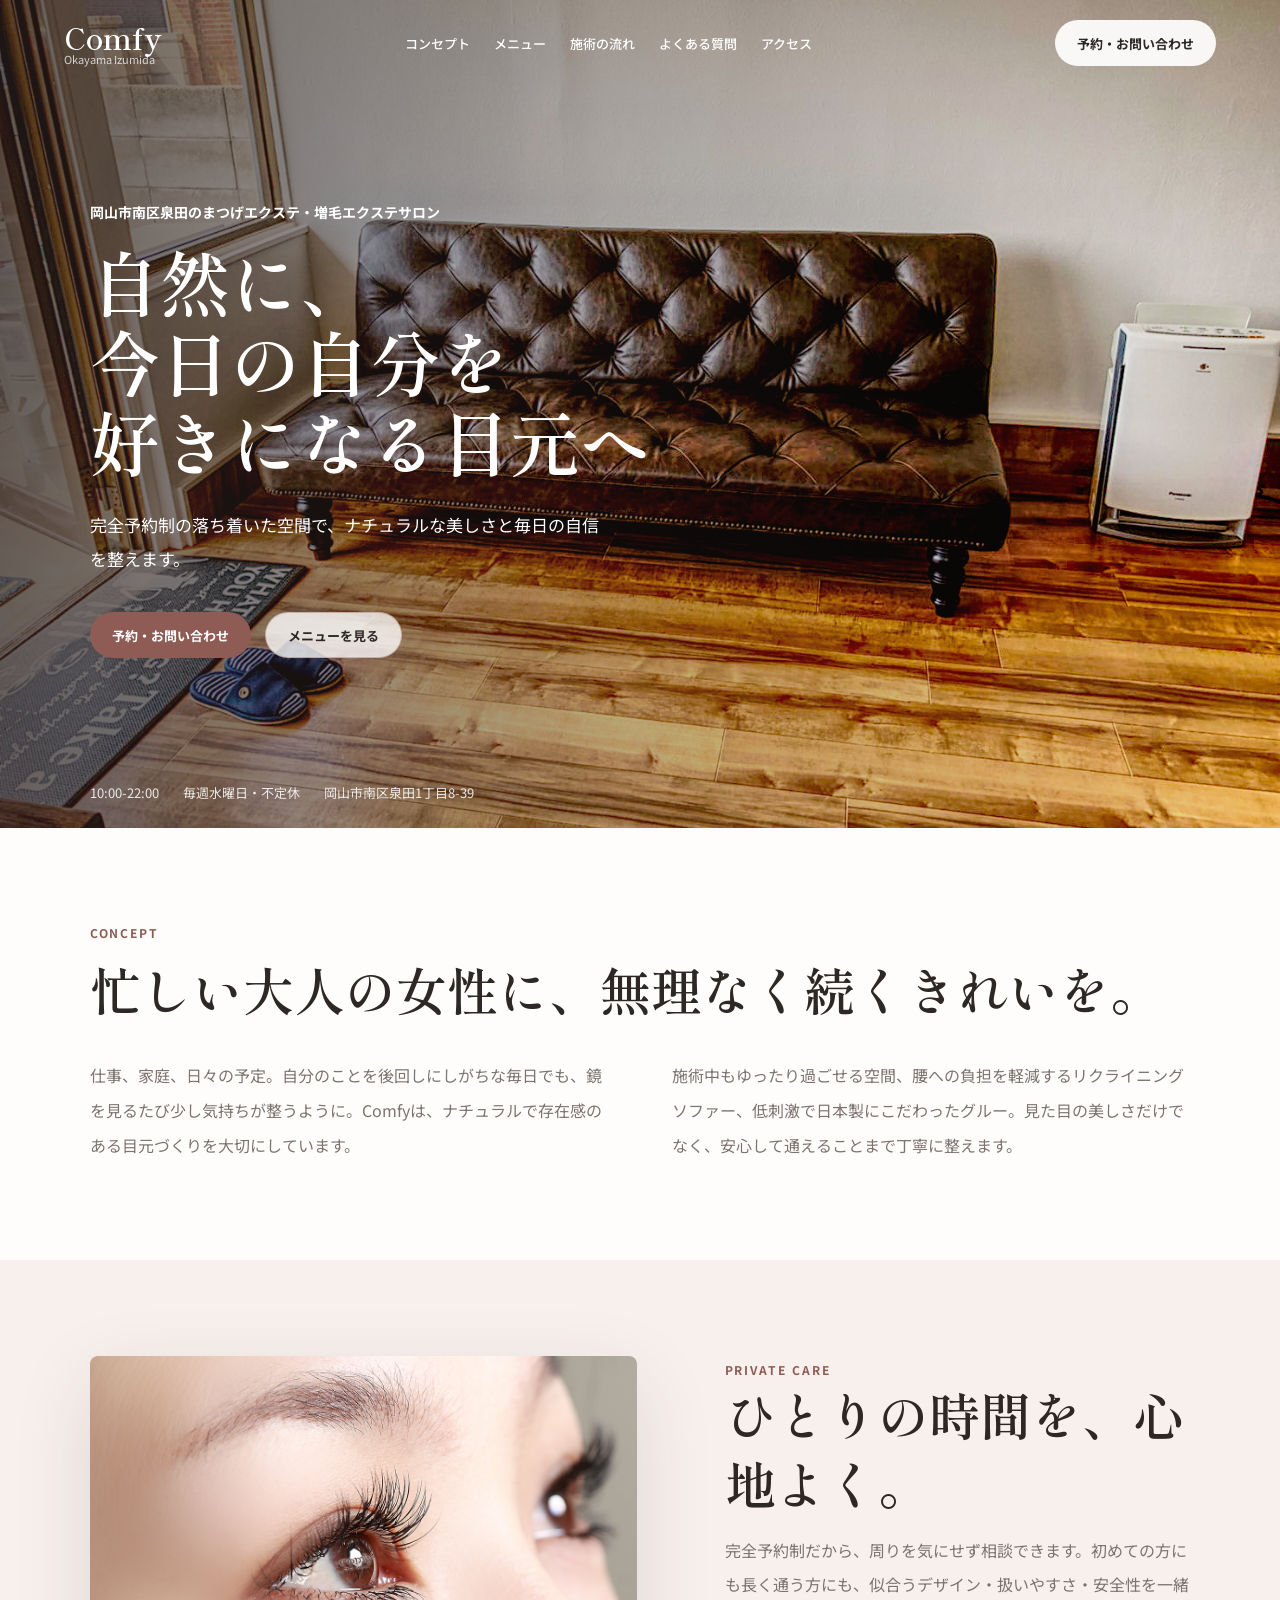
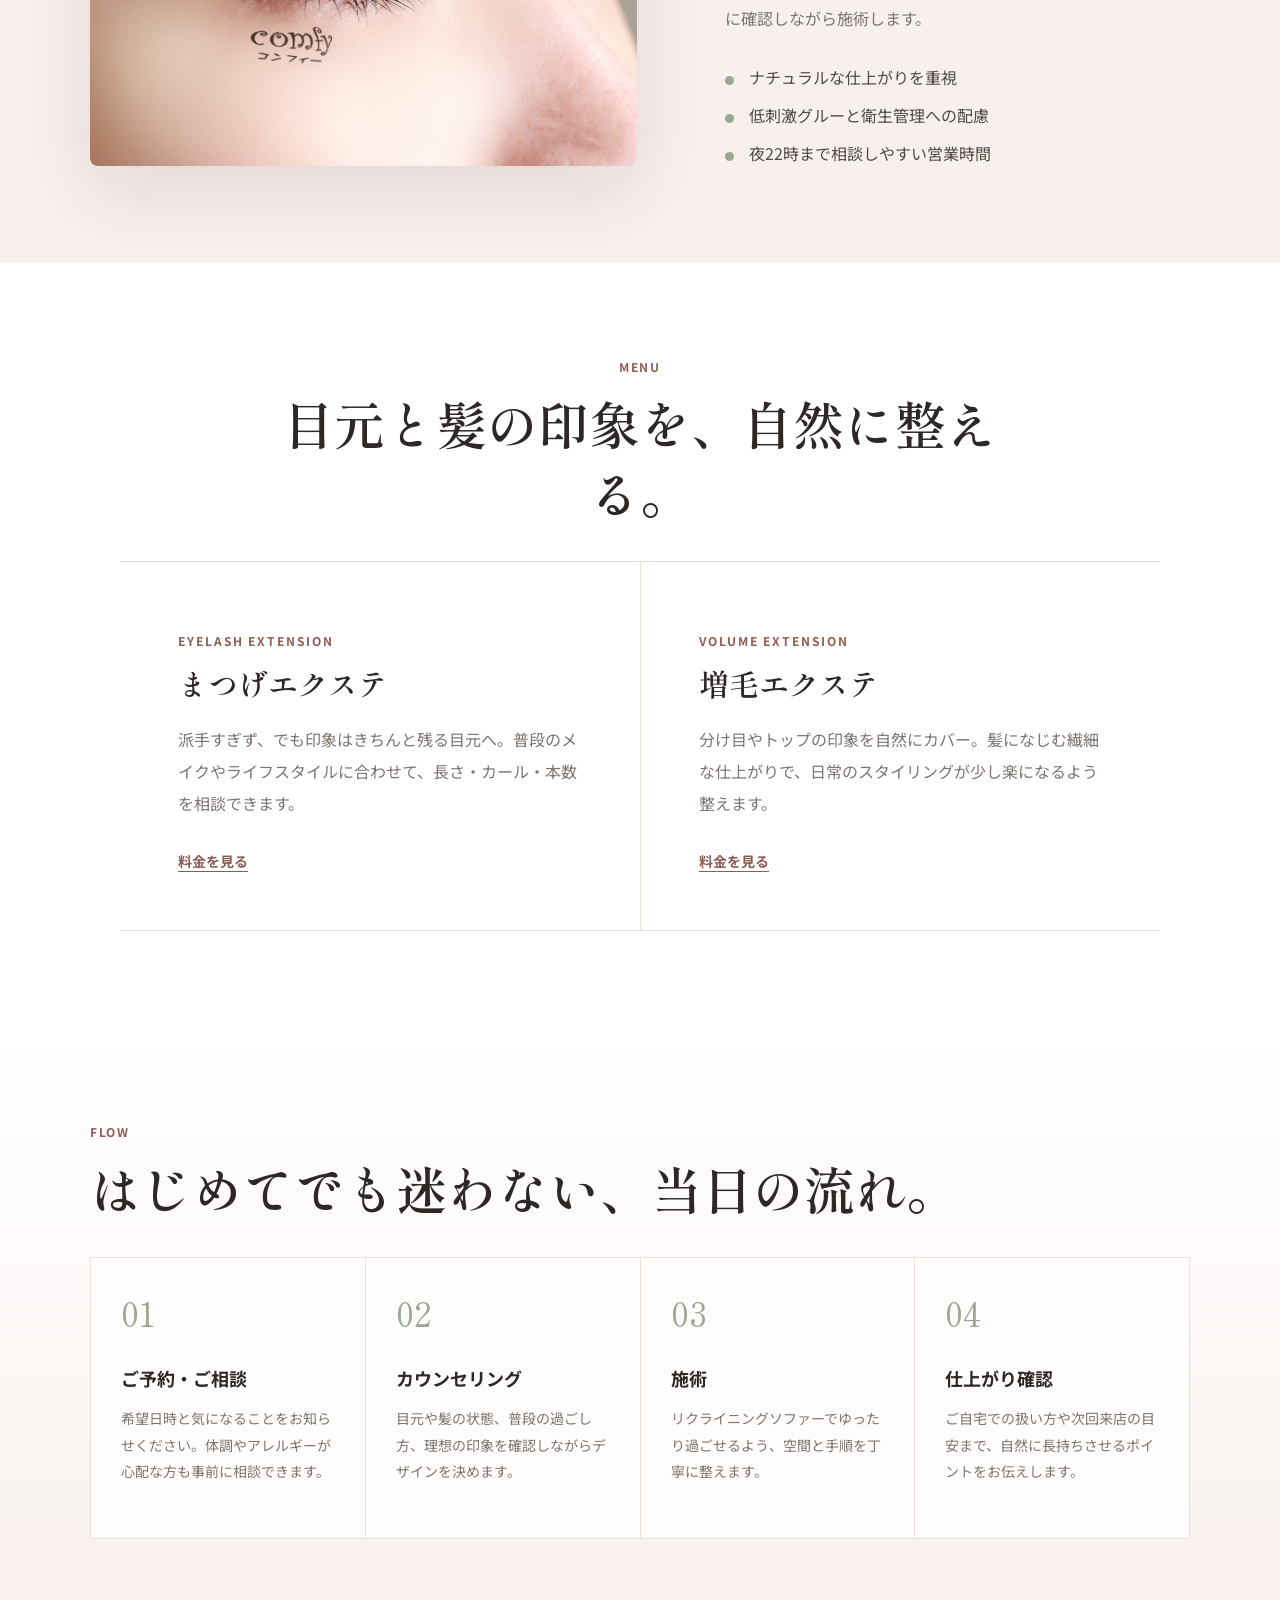
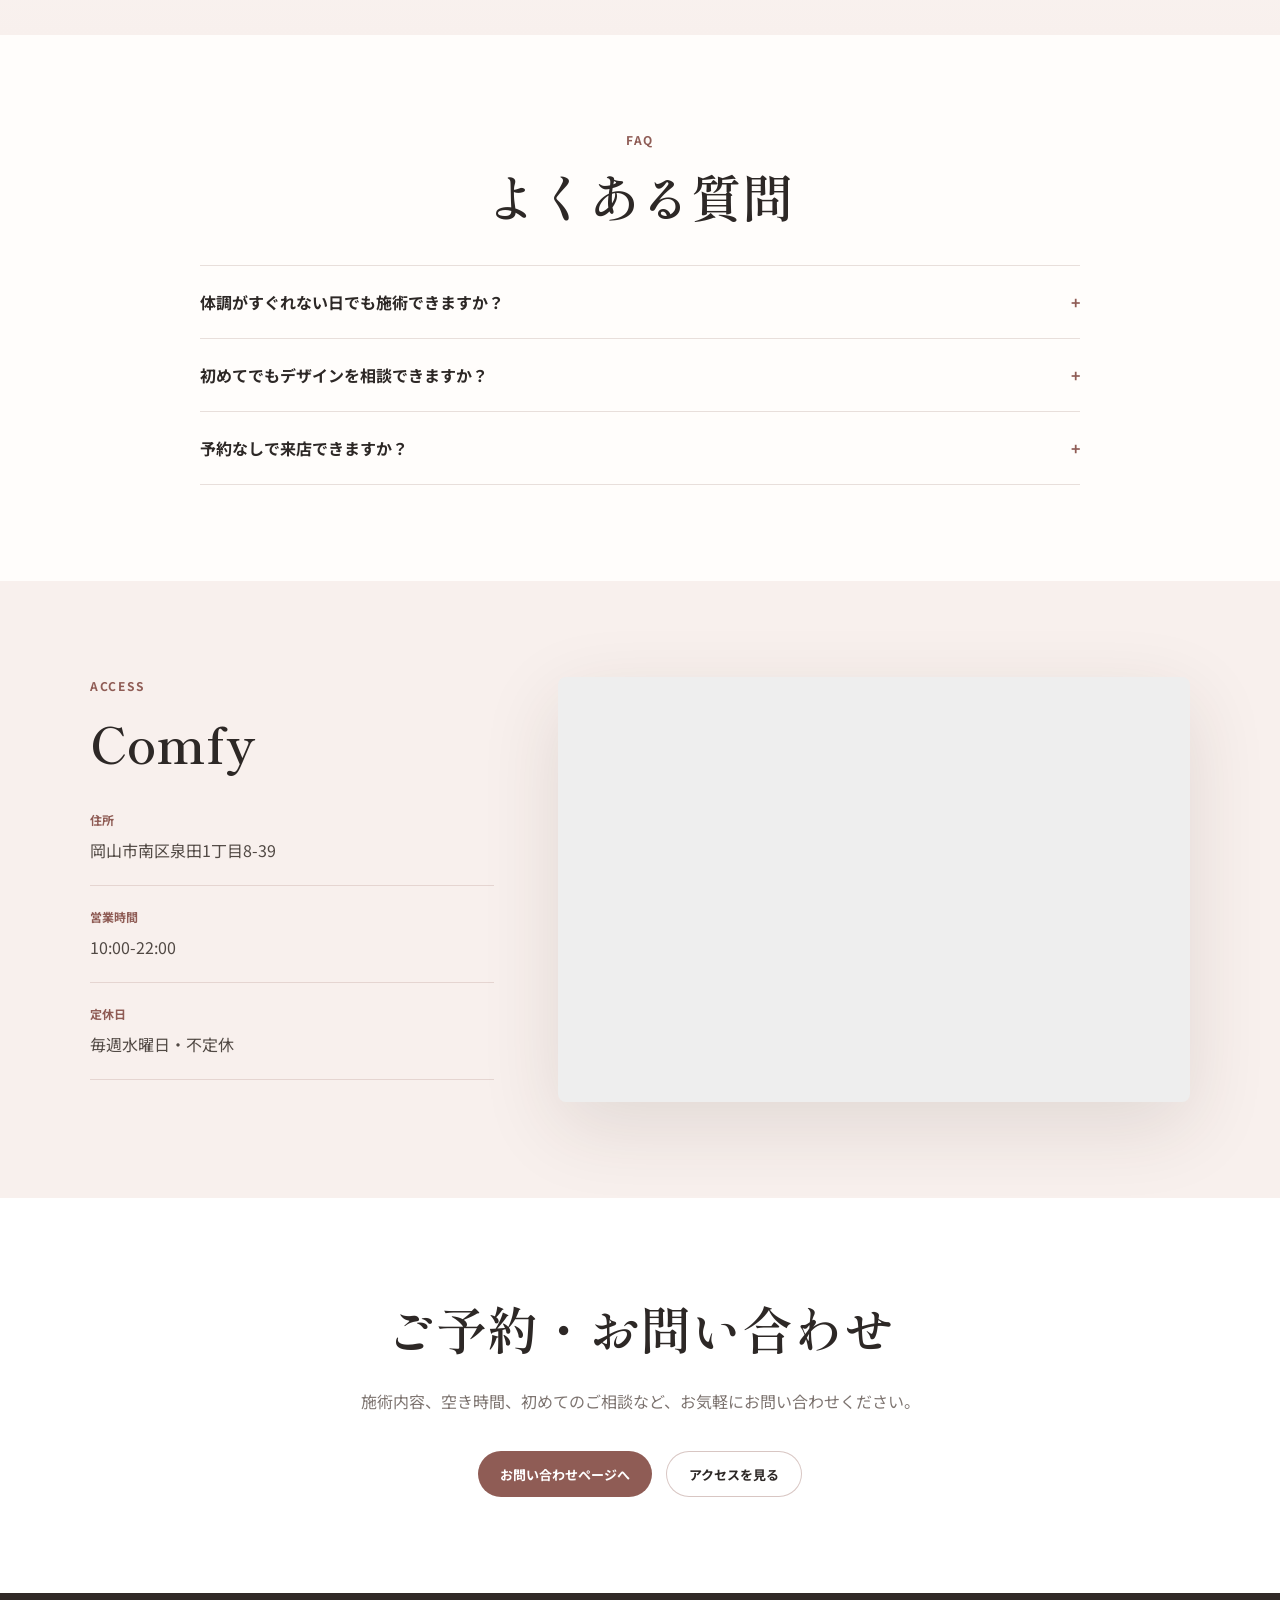
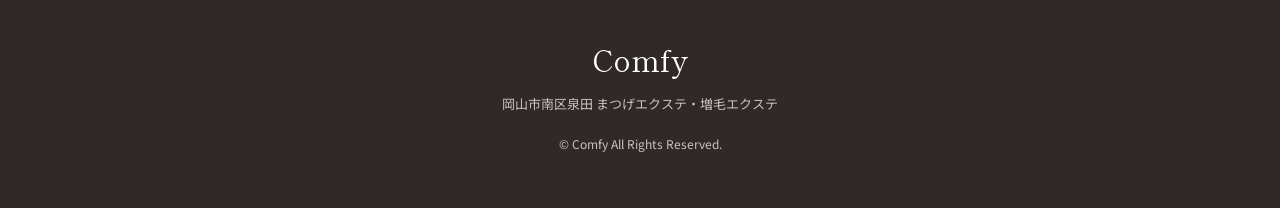
==== index.html @ 33d17342 "Add volume extension price page" ====
<!doctype html>
<html lang="ja">
  <head>
    <meta charset="utf-8">
    <meta name="viewport" content="width=device-width, initial-scale=1">
    <title>Comfy | 岡山市南区泉田のまつげエクステ・増毛エクステサロン</title>
    <meta name="description" content="岡山市南区泉田のまつげエクステ・増毛エクステサロン Comfy。完全予約制の落ち着いた空間で、自然な美しさを整えます。">
    <link rel="preconnect" href="https://fonts.googleapis.com">
    <link rel="preconnect" href="https://fonts.gstatic.com" crossorigin>
    <link href="https://fonts.googleapis.com/css2?family=Noto+Sans+JP:wght@400;500;700&family=Shippori+Mincho:wght@500;600&display=swap" rel="stylesheet">
    <link rel="stylesheet" href="styles.css">
  </head>
  <body>
    <header class="site-header" data-header>
      <a class="brand" href="index.html#top" aria-label="Comfy トップへ">
        <span class="brand-mark">Comfy</span>
        <span class="brand-place">Okayama Izumida</span>
      </a>
      <button class="nav-toggle" type="button" aria-label="メニューを開く" aria-expanded="false" data-nav-toggle>
        <span></span>
        <span></span>
      </button>
      <nav class="site-nav" data-nav>
        <a href="index.html#concept">コンセプト</a>
        <a href="index.html#menu">メニュー</a>
        <a href="index.html#flow">施術の流れ</a>
        <a href="index.html#faq">よくある質問</a>
        <a href="index.html#access">アクセス</a>
      </nav>
      <a class="header-cta" href="contact.html">予約・お問い合わせ</a>
    </header>

    <main id="top">
      <section class="hero">
        <div class="hero-media" aria-hidden="true">
          <img src="assets/comfy-hero.jpg" alt="">
        </div>
        <div class="hero-content">
          <p class="hero-location">岡山市南区泉田のまつげエクステ・増毛エクステサロン</p>
          <h1>自然に、今日の自分を<br>好きになる目元へ</h1>
          <p class="hero-copy">完全予約制の落ち着いた空間で、ナチュラルな美しさと毎日の自信を整えます。</p>
          <div class="hero-actions">
            <a class="button button-primary" href="contact.html">予約・お問い合わせ</a>
            <a class="button button-secondary" href="#menu">メニューを見る</a>
          </div>
        </div>
        <div class="hero-note">
          <span>10:00-22:00</span>
          <span>毎週水曜日・不定休</span>
          <span>岡山市南区泉田1丁目8-39</span>
        </div>
      </section>

      <section class="intro" id="concept">
        <div class="section-heading">
          <span>Concept</span>
          <h2>忙しい大人の女性に、無理なく続くきれいを。</h2>
        </div>
        <div class="intro-grid">
          <p>仕事、家庭、日々の予定。自分のことを後回しにしがちな毎日でも、鏡を見るたび少し気持ちが整うように。Comfyは、ナチュラルで存在感のある目元づくりを大切にしています。</p>
          <p>施術中もゆったり過ごせる空間、腰への負担を軽減するリクライニングソファー、低刺激で日本製にこだわったグルー。見た目の美しさだけでなく、安心して通えることまで丁寧に整えます。</p>
        </div>
      </section>

      <section class="split-section">
        <div class="split-image">
          <img src="assets/comfy-concept.png" alt="Comfyのサロンイメージ">
        </div>
        <div class="split-copy">
          <span>Private care</span>
          <h2>ひとりの時間を、心地よく。</h2>
          <p>完全予約制だから、周りを気にせず相談できます。初めての方にも長く通う方にも、似合うデザイン・扱いやすさ・安全性を一緒に確認しながら施術します。</p>
          <ul class="feature-list">
            <li>ナチュラルな仕上がりを重視</li>
            <li>低刺激グルーと衛生管理への配慮</li>
            <li>夜22時まで相談しやすい営業時間</li>
          </ul>
        </div>
      </section>

      <section class="menu-section" id="menu">
        <div class="section-heading section-heading-center">
          <span>Menu</span>
          <h2>目元と髪の印象を、自然に整える。</h2>
        </div>
        <div class="menu-layout">
          <article class="menu-item">
            <div>
              <p class="menu-kana">Eyelash extension</p>
              <h3>まつげエクステ</h3>
              <p>派手すぎず、でも印象はきちんと残る目元へ。普段のメイクやライフスタイルに合わせて、長さ・カール・本数を相談できます。</p>
            </div>
            <a href="eyelash-price.html">料金を見る</a>
          </article>
          <article class="menu-item">
            <div>
              <p class="menu-kana">Volume extension</p>
              <h3>増毛エクステ</h3>
              <p>分け目やトップの印象を自然にカバー。髪になじむ繊細な仕上がりで、日常のスタイリングが少し楽になるよう整えます。</p>
            </div>
            <a href="volume-price.html">料金を見る</a>
          </article>
        </div>
      </section>

      <section class="flow-section" id="flow">
        <div class="section-heading">
          <span>Flow</span>
          <h2>はじめてでも迷わない、当日の流れ。</h2>
        </div>
        <ol class="flow-list">
          <li>
            <span>01</span>
            <h3>ご予約・ご相談</h3>
            <p>希望日時と気になることをお知らせください。体調やアレルギーが心配な方も事前に相談できます。</p>
          </li>
          <li>
            <span>02</span>
            <h3>カウンセリング</h3>
            <p>目元や髪の状態、普段の過ごし方、理想の印象を確認しながらデザインを決めます。</p>
          </li>
          <li>
            <span>03</span>
            <h3>施術</h3>
            <p>リクライニングソファーでゆったり過ごせるよう、空間と手順を丁寧に整えます。</p>
          </li>
          <li>
            <span>04</span>
            <h3>仕上がり確認</h3>
            <p>ご自宅での扱い方や次回来店の目安まで、自然に長持ちさせるポイントをお伝えします。</p>
          </li>
        </ol>
      </section>

      <section class="faq-section" id="faq">
        <div class="section-heading section-heading-center">
          <span>FAQ</span>
          <h2>よくある質問</h2>
        </div>
        <div class="faq-list">
          <details>
            <summary>体調がすぐれない日でも施術できますか？</summary>
            <p>免疫力が低下している場合、まれにアレルギー反応が出ることがあります。心配な方は事前にお問い合わせください。</p>
          </details>
          <details>
            <summary>初めてでもデザインを相談できますか？</summary>
            <p>はい。普段のメイク、希望の印象、扱いやすさを伺いながら自然に見えるデザインを提案します。</p>
          </details>
          <details>
            <summary>予約なしで来店できますか？</summary>
            <p>完全予約制です。ご来店前に予約・お問い合わせをお願いします。</p>
          </details>
        </div>
      </section>

      <section class="access-section" id="access">
        <div class="access-copy">
          <div class="section-heading">
            <span>Access</span>
            <h2>Comfy</h2>
          </div>
          <dl class="info-list">
            <div>
              <dt>住所</dt>
              <dd>岡山市南区泉田1丁目8-39</dd>
            </div>
            <div>
              <dt>営業時間</dt>
              <dd>10:00-22:00</dd>
            </div>
            <div>
              <dt>定休日</dt>
              <dd>毎週水曜日・不定休</dd>
            </div>
          </dl>
        </div>
        <div class="map-panel">
          <iframe title="Comfy 周辺地図" src="https://www.google.com/maps?q=%E5%B2%A1%E5%B1%B1%E5%B8%82%E5%8D%97%E5%8C%BA%E6%B3%89%E7%94%B01%E4%B8%81%E7%9B%AE8-39&output=embed" loading="lazy" referrerpolicy="no-referrer-when-downgrade"></iframe>
        </div>
      </section>

      <section class="reserve-section" id="reserve">
        <h2>ご予約・お問い合わせ</h2>
        <p>施術内容、空き時間、初めてのご相談など、お気軽にお問い合わせください。</p>
        <div class="reserve-actions">
          <a class="button button-primary" href="contact.html">お問い合わせページへ</a>
          <a class="button button-secondary" href="#access">アクセスを見る</a>
        </div>
      </section>
    </main>

    <footer class="site-footer">
      <p class="footer-brand">Comfy</p>
      <p>岡山市南区泉田 まつげエクステ・増毛エクステ</p>
      <p class="copyright">© Comfy All Rights Reserved.</p>
    </footer>

    <script src="script.js"></script>
  </body>
</html>
---- styles.css ----
:root {
  --ink: #2d2826;
  --muted: #7d7470;
  --line: #e8dfdb;
  --paper: #fffdfb;
  --soft: #f8f0ed;
  --rose: #b9847a;
  --rose-dark: #8f5c55;
  --sage: #9aa891;
  --shadow: 0 24px 80px rgba(55, 38, 33, 0.12);
  --sans: "Noto Sans JP", system-ui, sans-serif;
  --serif: "Shippori Mincho", "Yu Mincho", serif;
}

* {
  box-sizing: border-box;
}

html {
  scroll-behavior: smooth;
}

body {
  margin: 0;
  color: var(--ink);
  background: var(--paper);
  font-family: var(--sans);
  letter-spacing: 0;
}

img {
  display: block;
  max-width: 100%;
}

a {
  color: inherit;
  text-decoration: none;
}

.site-header {
  position: fixed;
  z-index: 20;
  top: 0;
  left: 0;
  right: 0;
  display: grid;
  grid-template-columns: auto 1fr auto;
  align-items: center;
  gap: 28px;
  padding: 20px clamp(20px, 5vw, 64px);
  color: #fff;
  transition: background 0.25s ease, color 0.25s ease, box-shadow 0.25s ease;
}

.site-header.is-scrolled,
.site-header.is-open {
  color: var(--ink);
  background: rgba(255, 253, 251, 0.94);
  box-shadow: 0 1px 0 var(--line);
  backdrop-filter: blur(18px);
}

.brand {
  display: grid;
  gap: 2px;
  line-height: 1;
}

.brand-mark {
  font-family: var(--serif);
  font-size: 30px;
  font-weight: 600;
}

.brand-place {
  color: currentColor;
  font-size: 11px;
  opacity: 0.76;
}

.site-nav {
  justify-self: center;
  display: flex;
  gap: 24px;
  align-items: center;
  font-size: 13px;
  font-weight: 500;
}

.header-cta,
.button {
  display: inline-flex;
  min-height: 46px;
  align-items: center;
  justify-content: center;
  border-radius: 999px;
  padding: 0 22px;
  font-size: 13px;
  font-weight: 700;
  transition: transform 0.2s ease, background 0.2s ease, border-color 0.2s ease;
}

.header-cta {
  color: #fff;
  background: var(--rose);
}

.site-header:not(.is-scrolled):not(.is-open) .header-cta {
  color: var(--ink);
  background: rgba(255, 255, 255, 0.92);
}

.button:hover,
.header-cta:hover {
  transform: translateY(-2px);
}

.button-primary {
  color: #fff;
  background: var(--rose-dark);
}

.button-secondary {
  border: 1px solid rgba(143, 92, 85, 0.35);
  color: var(--ink);
  background: rgba(255, 255, 255, 0.78);
}

.nav-toggle {
  display: none;
}

.hero {
  position: relative;
  min-height: 92vh;
  display: grid;
  align-items: center;
  padding: 128px clamp(20px, 7vw, 92px) 96px;
  overflow: hidden;
  color: #fff;
}

.hero::after {
  content: "";
  position: absolute;
  inset: 0;
  background: linear-gradient(90deg, rgba(42, 31, 29, 0.72), rgba(42, 31, 29, 0.34) 47%, rgba(42, 31, 29, 0.08));
}

.hero-media {
  position: absolute;
  inset: 0;
}

.hero-media img {
  width: 100%;
  height: 100%;
  object-fit: cover;
}

.hero-content {
  position: relative;
  z-index: 1;
  width: min(680px, 100%);
}

.hero-location {
  margin: 0 0 18px;
  font-size: 14px;
  font-weight: 700;
}

.hero h1 {
  margin: 0;
  font-family: var(--serif);
  font-size: clamp(40px, 5.5vw, 78px);
  line-height: 1.14;
  font-weight: 600;
  word-break: keep-all;
}

.hero-copy {
  width: min(520px, 100%);
  margin: 28px 0 0;
  font-size: 17px;
  line-height: 2;
}

.hero-actions {
  display: flex;
  flex-wrap: wrap;
  gap: 14px;
  margin-top: 36px;
}

.hero-note {
  position: absolute;
  z-index: 2;
  left: clamp(20px, 7vw, 92px);
  right: clamp(20px, 7vw, 92px);
  bottom: 26px;
  display: flex;
  flex-wrap: wrap;
  gap: 14px 24px;
  color: rgba(255, 255, 255, 0.86);
  font-size: 13px;
}

section {
  padding: 96px clamp(20px, 7vw, 92px);
}

.section-heading {
  display: grid;
  gap: 14px;
  margin-bottom: 34px;
}

.section-heading span,
.split-copy span,
.menu-kana {
  color: var(--rose-dark);
  font-size: 12px;
  font-weight: 700;
  letter-spacing: 0.16em;
  text-transform: uppercase;
}

.section-heading h2,
.split-copy h2,
.reserve-section h2 {
  margin: 0;
  font-family: var(--serif);
  font-size: clamp(30px, 4vw, 52px);
  line-height: 1.35;
  font-weight: 600;
}

.section-heading-center {
  max-width: 760px;
  margin-inline: auto;
  text-align: center;
}

.intro {
  background: var(--paper);
}

.intro-grid {
  display: grid;
  grid-template-columns: 1fr 1fr;
  gap: clamp(28px, 5vw, 72px);
  color: var(--muted);
  font-size: 16px;
  line-height: 2.2;
}

.intro-grid p {
  margin: 0;
}

.split-section {
  display: grid;
  grid-template-columns: minmax(0, 1.08fr) minmax(300px, 0.92fr);
  gap: clamp(34px, 7vw, 88px);
  align-items: center;
  background: var(--soft);
}

.split-image {
  overflow: hidden;
  border-radius: 8px;
  box-shadow: var(--shadow);
}

.split-image img {
  width: 100%;
  aspect-ratio: 4 / 3;
  object-fit: cover;
}

.split-copy p {
  color: var(--muted);
  line-height: 2.1;
}

.feature-list {
  display: grid;
  gap: 14px;
  margin: 30px 0 0;
  padding: 0;
  list-style: none;
}

.feature-list li {
  padding-left: 24px;
  position: relative;
  color: #514944;
}

.feature-list li::before {
  content: "";
  position: absolute;
  left: 0;
  top: 0.7em;
  width: 9px;
  height: 9px;
  border-radius: 50%;
  background: var(--sage);
}

.menu-section {
  background: #fff;
}

.menu-layout {
  max-width: 1040px;
  margin: 0 auto;
  display: grid;
  grid-template-columns: 1fr 1fr;
  border-top: 1px solid var(--line);
}

.menu-item {
  min-height: 330px;
  display: flex;
  flex-direction: column;
  justify-content: space-between;
  gap: 32px;
  padding: clamp(28px, 5vw, 58px);
  border-bottom: 1px solid var(--line);
}

.menu-item + .menu-item {
  border-left: 1px solid var(--line);
}

.menu-item h3 {
  margin: 8px 0 18px;
  font-family: var(--serif);
  font-size: 30px;
  font-weight: 600;
}

.menu-item p:not(.menu-kana) {
  margin: 0;
  color: var(--muted);
  line-height: 2;
}

.menu-item a {
  width: fit-content;
  border-bottom: 1px solid currentColor;
  color: var(--rose-dark);
  font-weight: 700;
  font-size: 14px;
}

.flow-section {
  background: linear-gradient(180deg, #fff 0%, var(--soft) 100%);
}

.flow-list {
  display: grid;
  grid-template-columns: repeat(4, 1fr);
  gap: 1px;
  margin: 0;
  padding: 0;
  list-style: none;
  background: var(--line);
  border: 1px solid var(--line);
}

.flow-list li {
  min-height: 280px;
  padding: 30px;
  background: var(--paper);
}

.flow-list span {
  color: var(--sage);
  font-family: var(--serif);
  font-size: 34px;
}

.flow-list h3 {
  margin: 28px 0 14px;
  font-size: 18px;
}

.flow-list p {
  margin: 0;
  color: var(--muted);
  line-height: 1.9;
  font-size: 14px;
}

.faq-section {
  background: var(--paper);
}

.faq-list {
  max-width: 880px;
  margin: 0 auto;
  border-top: 1px solid var(--line);
}

.faq-list details {
  border-bottom: 1px solid var(--line);
  padding: 24px 0;
}

.faq-list summary {
  cursor: pointer;
  font-weight: 700;
  list-style: none;
}

.faq-list summary::-webkit-details-marker {
  display: none;
}

.faq-list summary::after {
  content: "+";
  float: right;
  color: var(--rose-dark);
}

.faq-list details[open] summary::after {
  content: "-";
}

.faq-list p {
  margin: 16px 0 0;
  color: var(--muted);
  line-height: 1.9;
}

.access-section {
  display: grid;
  grid-template-columns: minmax(280px, 0.78fr) 1.22fr;
  gap: clamp(28px, 5vw, 72px);
  align-items: stretch;
  background: var(--soft);
}

.info-list {
  display: grid;
  gap: 22px;
  margin: 0;
}

.info-list div {
  padding-bottom: 20px;
  border-bottom: 1px solid rgba(143, 92, 85, 0.18);
}

.info-list dt {
  margin-bottom: 8px;
  color: var(--rose-dark);
  font-size: 12px;
  font-weight: 700;
}

.info-list dd {
  margin: 0;
  color: #514944;
  line-height: 1.8;
}

.map-panel {
  min-height: 420px;
  overflow: hidden;
  border-radius: 8px;
  box-shadow: var(--shadow);
  background: #eee;
}

.map-panel iframe {
  width: 100%;
  height: 100%;
  min-height: 420px;
  border: 0;
}

.reserve-section {
  text-align: center;
  background: #fff;
}

.reserve-section p {
  max-width: 620px;
  margin: 22px auto 0;
  color: var(--muted);
  line-height: 2;
}

.reserve-actions {
  display: flex;
  justify-content: center;
  flex-wrap: wrap;
  gap: 14px;
  margin-top: 34px;
}

.site-footer {
  padding: 44px 20px;
  text-align: center;
  color: rgba(255, 255, 255, 0.72);
  background: #302927;
  font-size: 13px;
}

.footer-brand {
  margin: 0 0 8px;
  color: #fff;
  font-family: var(--serif);
  font-size: 30px;
}

.copyright {
  margin-top: 22px;
  font-size: 12px;
}

.subpage {
  background: var(--soft);
}

.sub-header {
  position: sticky;
}

.page-hero {
  padding-top: 148px;
  padding-bottom: 64px;
  background: linear-gradient(180deg, #fff 0%, var(--soft) 100%);
}

.page-hero h1 {
  margin: 0;
  font-family: var(--serif);
  font-size: clamp(38px, 5vw, 68px);
  line-height: 1.2;
  font-weight: 600;
}

.page-hero p {
  max-width: 620px;
  margin: 0 auto;
  color: var(--muted);
  line-height: 2;
}

.contact-section {
  padding-top: 44px;
  background: var(--soft);
}

.contact-layout {
  max-width: 1120px;
  margin: 0 auto;
  display: grid;
  grid-template-columns: minmax(0, 1fr) 360px;
  gap: clamp(28px, 5vw, 64px);
  align-items: start;
}

.contact-panel,
.contact-info {
  border: 1px solid rgba(143, 92, 85, 0.14);
  border-radius: 8px;
  background: rgba(255, 253, 251, 0.86);
  box-shadow: var(--shadow);
}

.contact-panel {
  padding: clamp(26px, 5vw, 54px);
}

.contact-panel h2,
.contact-info h2 {
  margin: 0;
  font-family: var(--serif);
  font-size: 30px;
  font-weight: 600;
}

.contact-panel > p {
  margin: 14px 0 32px;
  color: var(--muted);
  line-height: 1.9;
}

.contact-form {
  display: grid;
  gap: 22px;
}

.contact-form label {
  display: grid;
  gap: 9px;
  color: #514944;
  font-size: 14px;
  font-weight: 700;
}

.contact-form input,
.contact-form select,
.contact-form textarea {
  width: 100%;
  border: 1px solid var(--line);
  border-radius: 8px;
  padding: 14px 15px;
  color: var(--ink);
  background: #fff;
  font: inherit;
  font-weight: 500;
  outline: none;
  transition: border-color 0.2s ease, box-shadow 0.2s ease;
}

.contact-form textarea {
  resize: vertical;
  min-height: 180px;
  line-height: 1.8;
}

.contact-form input:focus,
.contact-form select:focus,
.contact-form textarea:focus {
  border-color: rgba(143, 92, 85, 0.62);
  box-shadow: 0 0 0 4px rgba(185, 132, 122, 0.12);
}

.form-button {
  width: fit-content;
  min-width: 220px;
  border: 0;
  cursor: pointer;
}

.contact-info {
  position: sticky;
  top: 110px;
  padding: 34px;
}

.contact-info .info-list {
  margin-top: 28px;
}

.contact-back {
  width: 100%;
  margin-top: 30px;
}

.price-hero {
  position: relative;
  min-height: 520px;
  display: grid;
  align-items: end;
  overflow: hidden;
  padding-top: 124px;
  color: #fff;
  background: #302927;
}

.price-hero::after {
  content: "";
  position: absolute;
  inset: 0;
  background: linear-gradient(90deg, rgba(42, 31, 29, 0.78), rgba(42, 31, 29, 0.28));
}

.price-hero img {
  position: absolute;
  inset: 0;
  width: 100%;
  height: 100%;
  object-fit: cover;
}

.price-hero-copy {
  position: relative;
  z-index: 1;
  width: min(760px, 100%);
  padding: 0 clamp(20px, 7vw, 92px) 76px;
}

.price-hero-copy span {
  font-size: 12px;
  font-weight: 700;
  letter-spacing: 0.16em;
  text-transform: uppercase;
}

.price-hero-copy h1 {
  margin: 16px 0 0;
  font-family: var(--serif);
  font-size: clamp(40px, 5.5vw, 76px);
  line-height: 1.16;
  font-weight: 600;
}

.price-hero-copy p {
  max-width: 560px;
  margin: 24px 0 0;
  line-height: 2;
  color: rgba(255, 255, 255, 0.9);
}

.price-section {
  background: var(--paper);
}

.section-heading p {
  max-width: 680px;
  margin: 0 auto;
  color: var(--muted);
  line-height: 2;
}

.price-grid {
  max-width: 1120px;
  margin: 0 auto;
  display: grid;
  grid-template-columns: repeat(2, minmax(0, 1fr));
  gap: 26px;
}

.price-card {
  overflow: hidden;
  border: 1px solid rgba(143, 92, 85, 0.14);
  border-radius: 8px;
  background: #fff;
  box-shadow: var(--shadow);
}

.price-card-wide {
  grid-column: 1 / -1;
  display: grid;
  grid-template-columns: minmax(320px, 0.86fr) minmax(0, 1fr);
}

.price-card img {
  width: 100%;
  height: 310px;
  object-fit: cover;
}

.price-card-wide img {
  height: 100%;
  min-height: 380px;
}

.price-card-body {
  padding: clamp(26px, 4vw, 44px);
}

.price-label {
  margin: 0 0 10px;
  color: var(--rose-dark);
  font-size: 12px;
  font-weight: 700;
  letter-spacing: 0.12em;
}

.price-card h3 {
  margin: 0;
  font-family: var(--serif);
  font-size: clamp(25px, 3vw, 36px);
  line-height: 1.35;
  font-weight: 600;
}

.price-value {
  margin: 18px 0 0;
  color: var(--rose-dark);
  font-family: var(--serif);
  font-size: 38px;
  line-height: 1;
}

.price-value span {
  margin-left: 8px;
  color: var(--muted);
  font-family: var(--sans);
  font-size: 13px;
  font-weight: 700;
}

.price-card ul {
  display: grid;
  gap: 12px;
  margin: 28px 0 0;
  padding: 0;
  list-style: none;
}

.price-card li {
  position: relative;
  padding-left: 20px;
  color: var(--muted);
  line-height: 1.8;
  font-size: 14px;
}

.price-card li::before {
  content: "";
  position: absolute;
  left: 0;
  top: 0.72em;
  width: 7px;
  height: 7px;
  border-radius: 50%;
  background: var(--sage);
}

.price-actions {
  display: flex;
  justify-content: center;
  flex-wrap: wrap;
  gap: 14px;
  margin-top: 42px;
}

.volume-price-grid {
  align-items: stretch;
}

.table-card {
  display: grid;
}

.repair-card img {
  height: 240px;
}

.price-table {
  display: grid;
  gap: 0;
  margin: 30px 0 0;
}

.price-table div {
  display: grid;
  grid-template-columns: 1fr auto;
  gap: 20px;
  align-items: baseline;
  padding: 18px 0;
  border-bottom: 1px solid var(--line);
}

.price-table div:first-child {
  border-top: 1px solid var(--line);
}

.price-table dt {
  color: #514944;
  font-weight: 700;
}

.price-table dd {
  margin: 0;
  color: var(--rose-dark);
  font-family: var(--serif);
  font-size: 26px;
  font-weight: 600;
}

@media (max-width: 980px) {
  .site-header {
    grid-template-columns: auto auto;
  }

  .nav-toggle {
    justify-self: end;
    display: grid;
    gap: 7px;
    width: 44px;
    height: 44px;
    padding: 13px 10px;
    border: 0;
    border-radius: 50%;
    background: rgba(255, 255, 255, 0.88);
  }

  .nav-toggle span {
    display: block;
    height: 2px;
    background: var(--ink);
  }

  .site-nav,
  .header-cta {
    display: none;
  }

  .site-header.is-open .site-nav {
    grid-column: 1 / -1;
    display: grid;
    justify-self: stretch;
    gap: 0;
    padding: 14px 0;
    border-top: 1px solid var(--line);
  }

  .site-nav a {
    padding: 15px 0;
  }

  .intro-grid,
  .split-section,
  .menu-layout,
  .access-section,
  .contact-layout,
  .price-grid,
  .price-card-wide {
    grid-template-columns: 1fr;
  }

  .contact-info {
    position: static;
  }

  .price-card-wide {
    display: block;
  }

  .price-card-wide img {
    height: 310px;
    min-height: 0;
  }

  .menu-item + .menu-item {
    border-left: 0;
  }

  .flow-list {
    grid-template-columns: 1fr 1fr;
  }
}

@media (max-width: 640px) {
  .site-header {
    padding: 14px 18px;
  }

  .brand-mark {
    font-size: 26px;
  }

  .hero {
    min-height: 760px;
    padding: 104px 20px 100px;
  }

  .hero::after {
    background: linear-gradient(180deg, rgba(42, 31, 29, 0.58), rgba(42, 31, 29, 0.32) 52%, rgba(42, 31, 29, 0.82));
  }

  .hero-content {
    align-self: end;
  }

  .hero-copy {
    font-size: 15px;
  }

  .hero-actions,
  .reserve-actions,
  .price-actions,
  .contact-back,
  .form-button {
    display: grid;
    width: 100%;
  }

  .button {
    width: 100%;
  }

  .hero-note {
    display: grid;
    bottom: 20px;
  }

  section {
    padding: 68px 20px;
  }

  .intro-grid {
    font-size: 15px;
    line-height: 2;
  }

  .flow-list {
    grid-template-columns: 1fr;
  }

  .flow-list li {
    min-height: auto;
  }
}
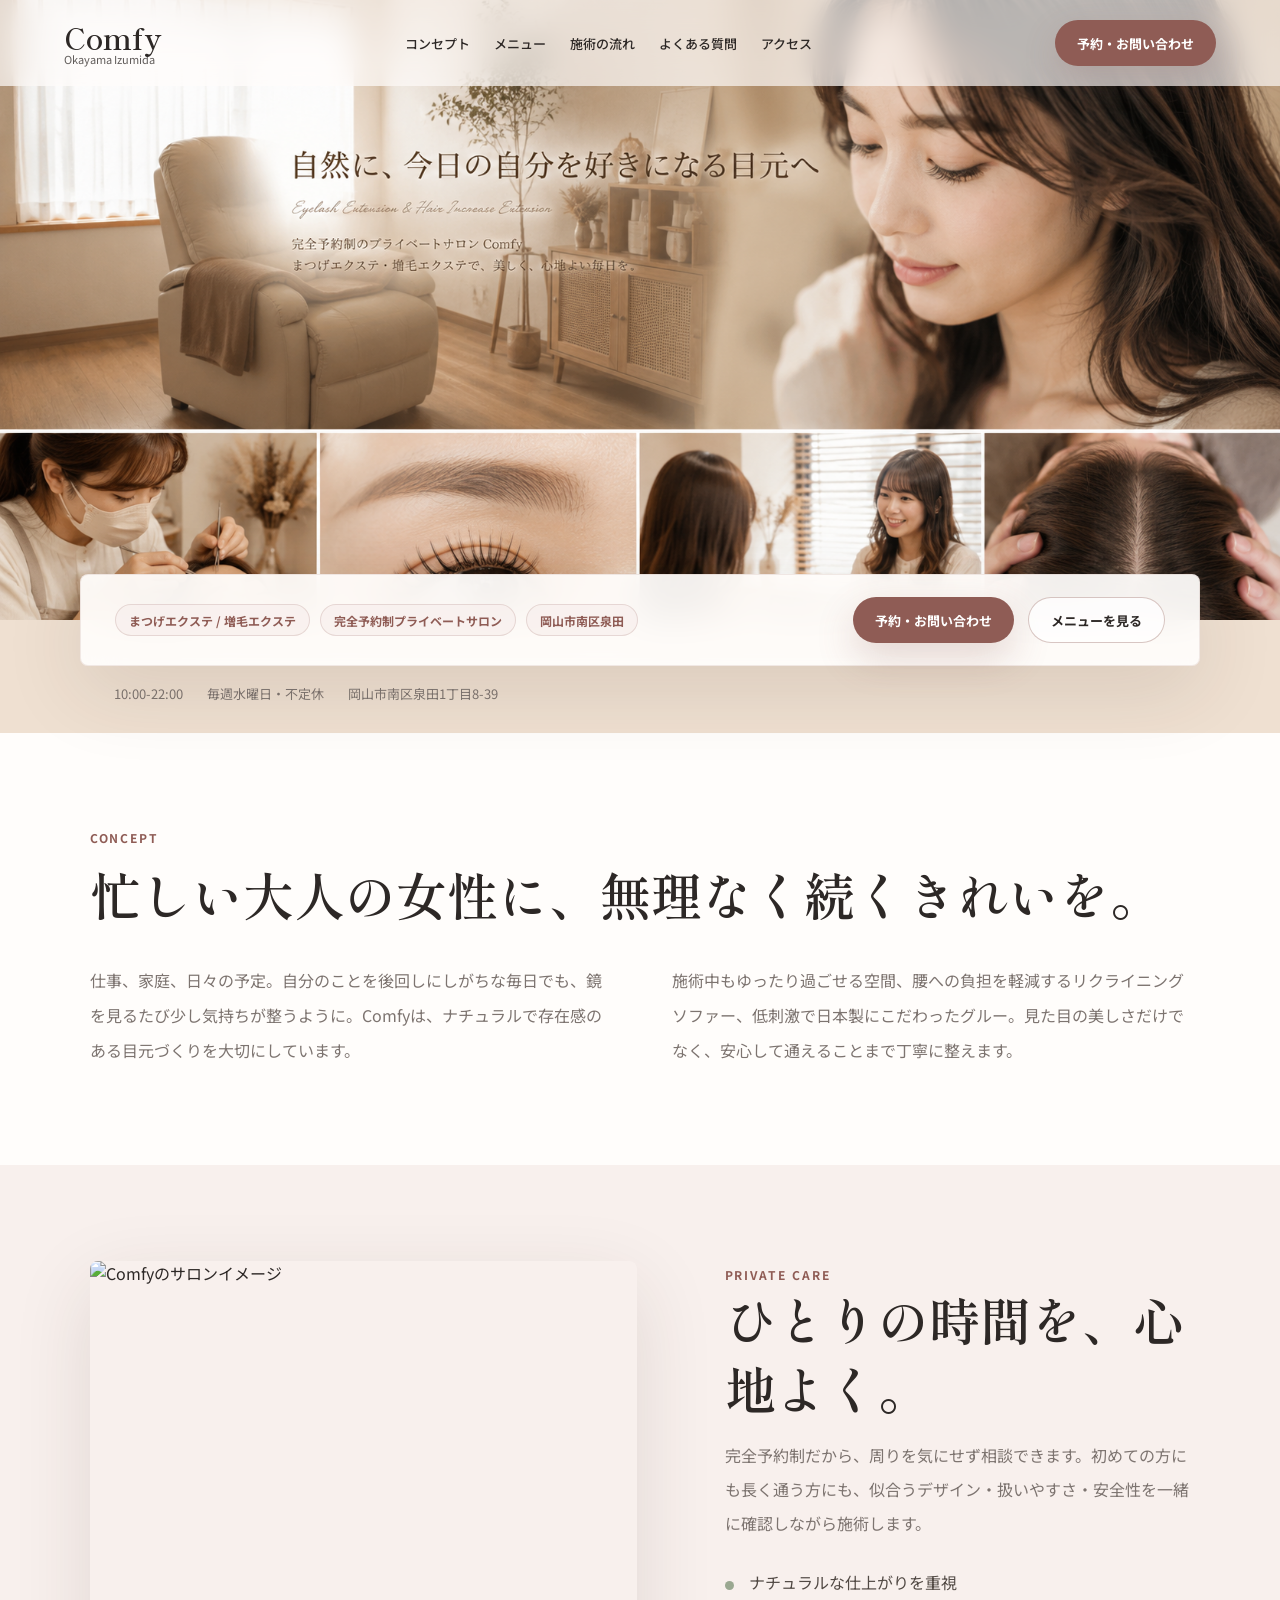
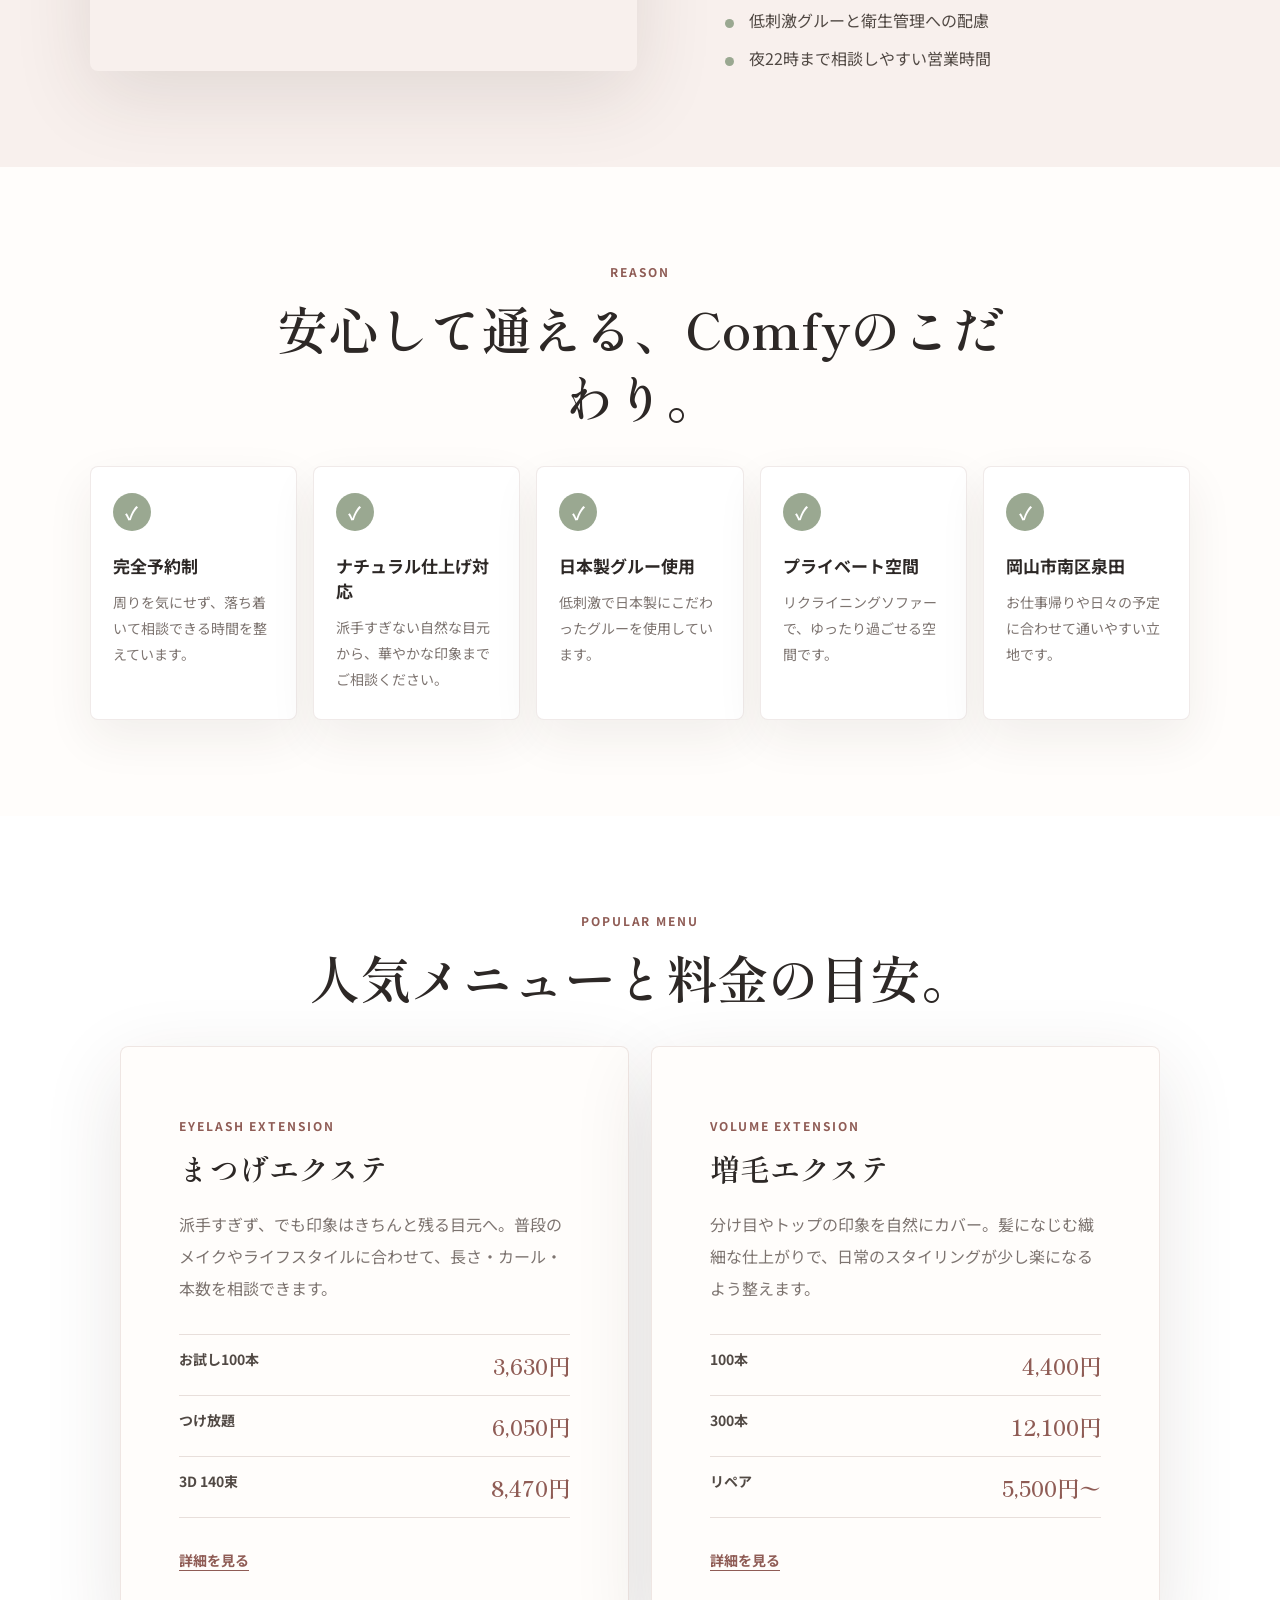
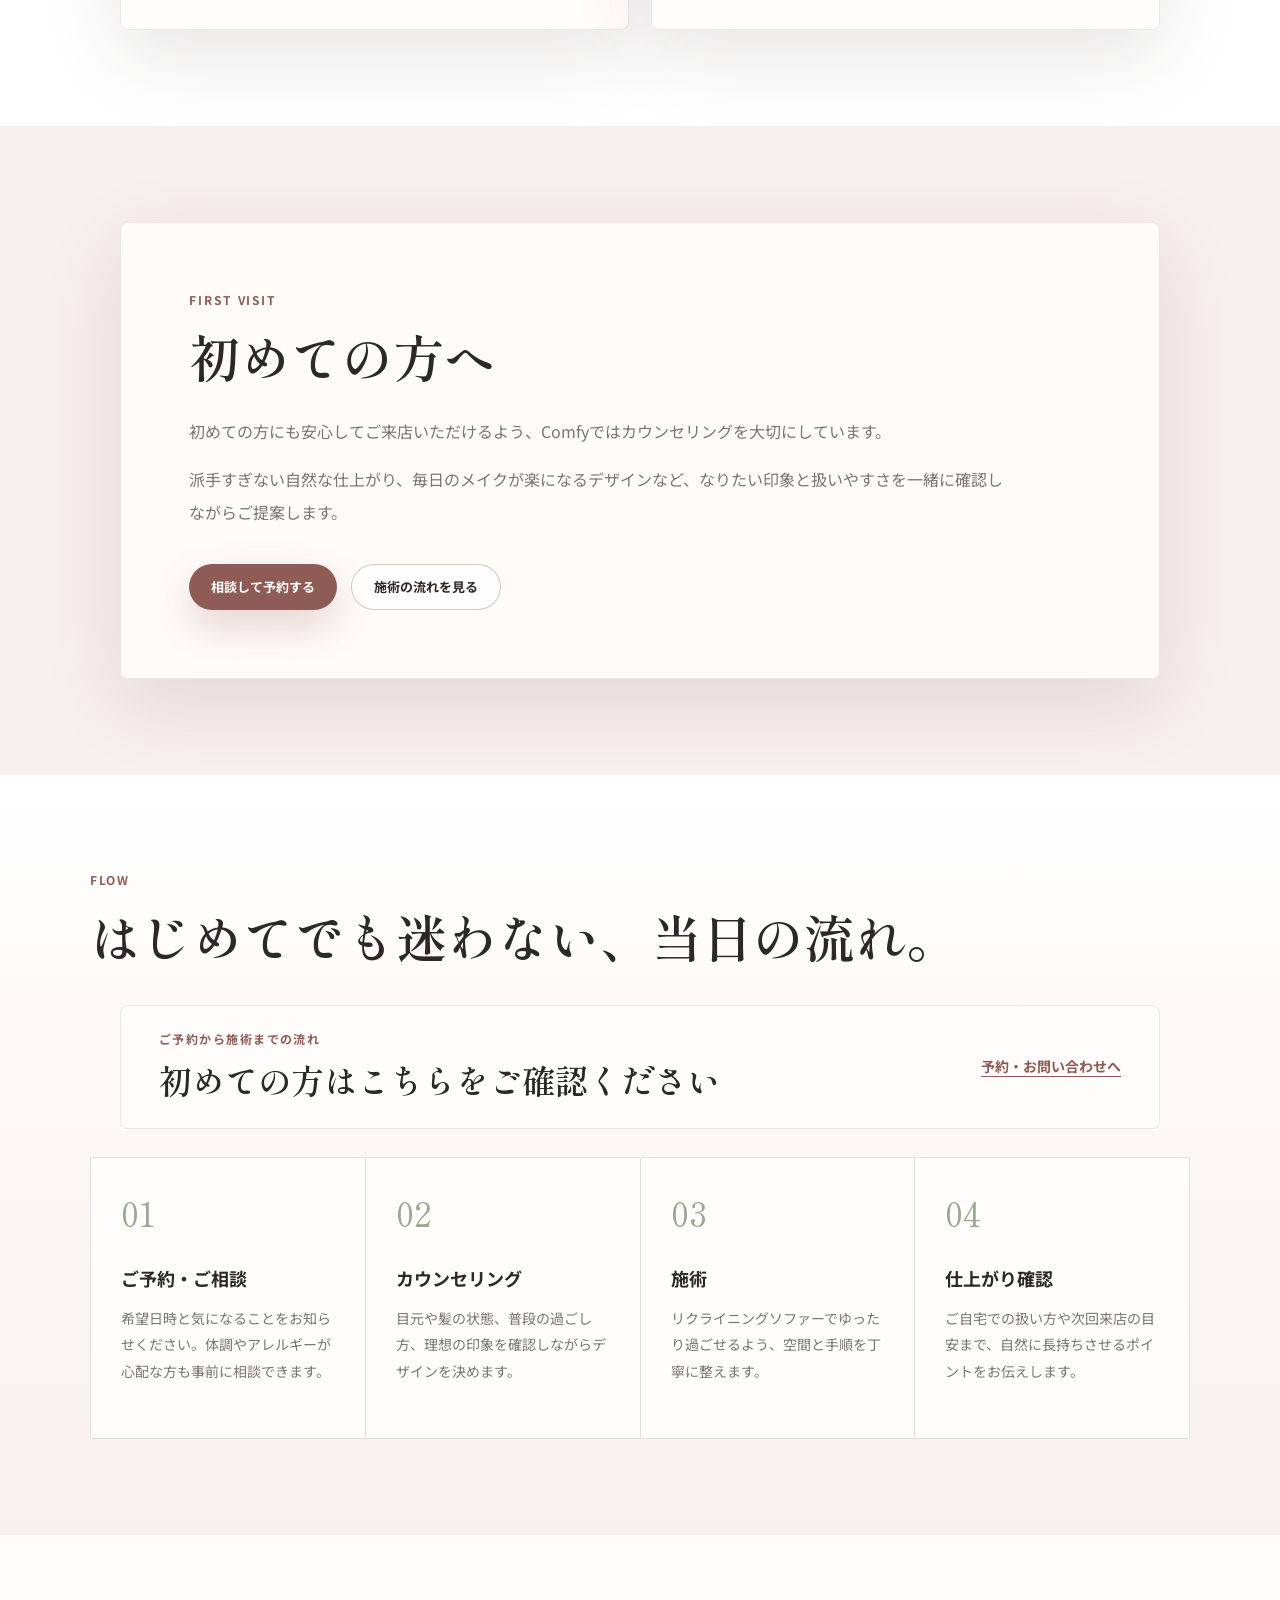
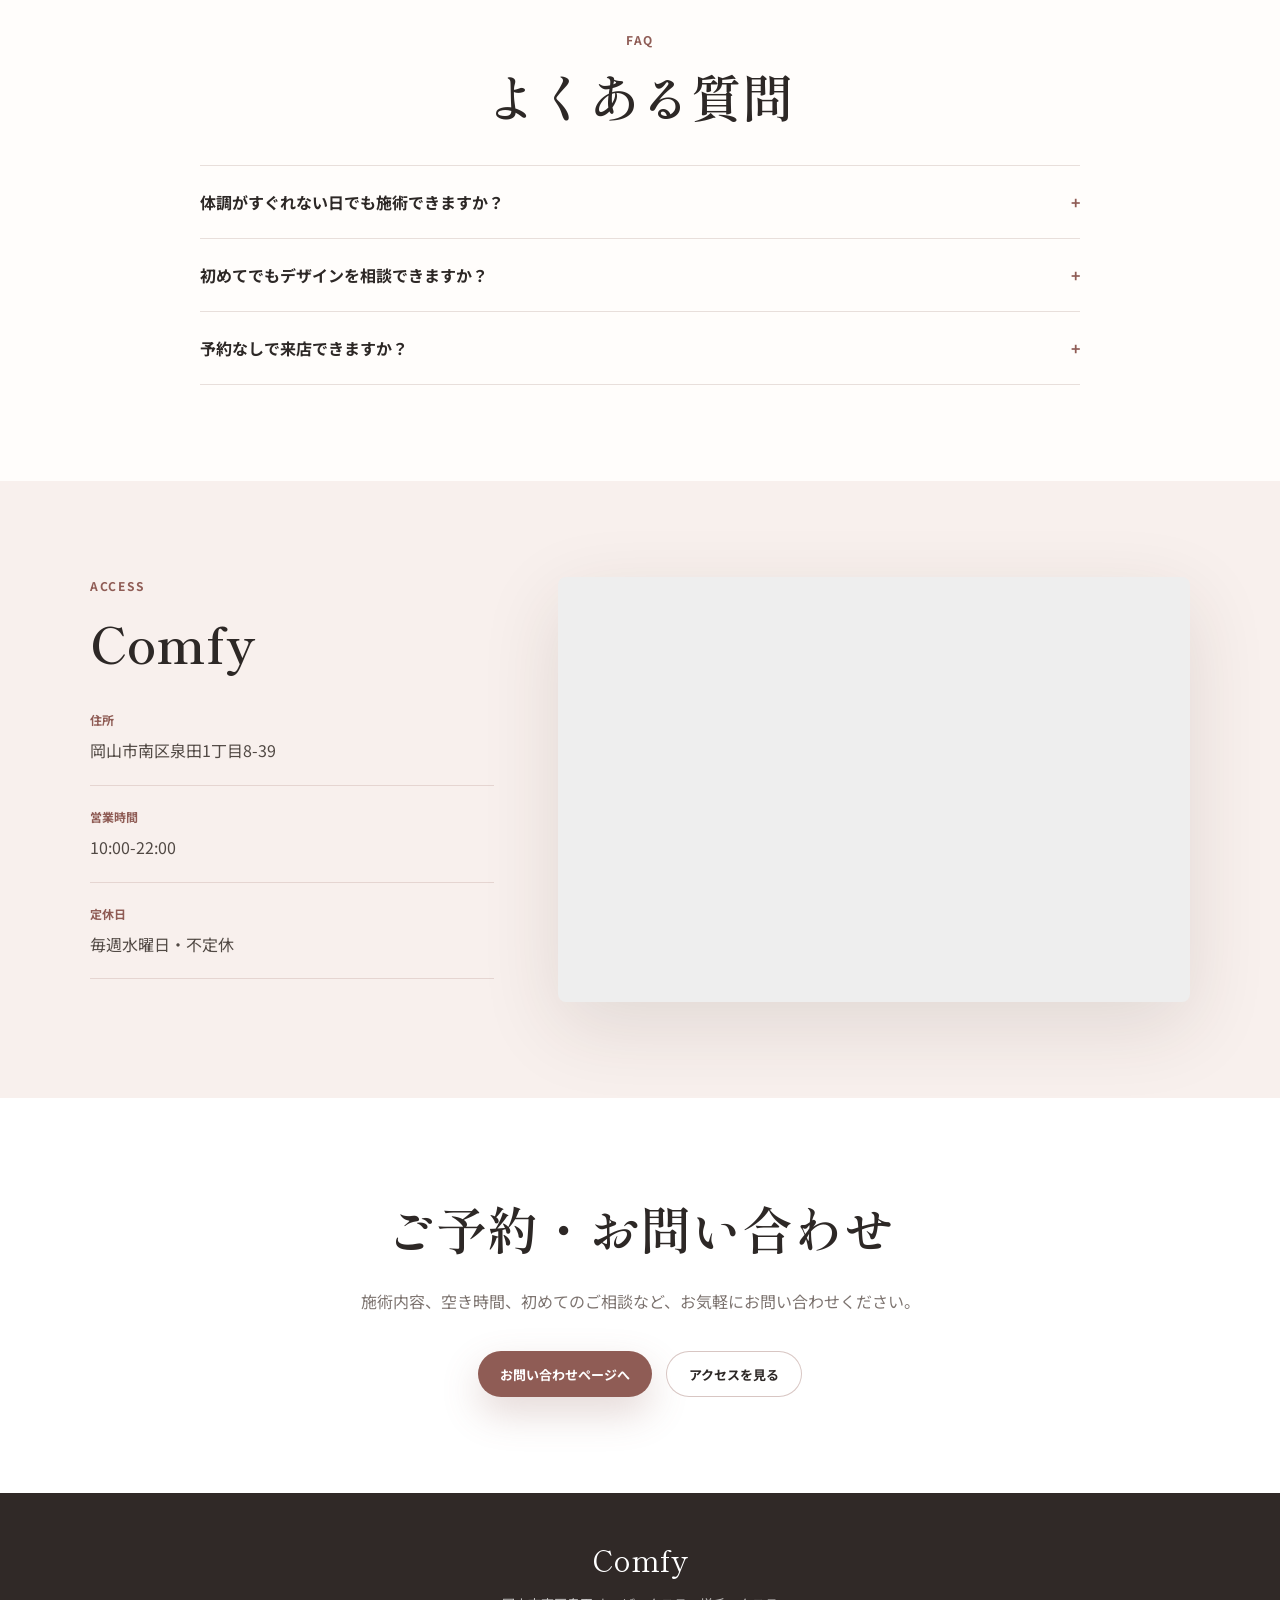
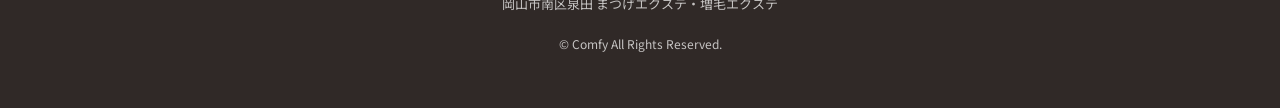
==== commit 54e36da7: "Update top page hero design" ====
--- a/index.html
+++ b/index.html
@@ -3,14 +3,27 @@
   <head>
     <meta charset="utf-8">
     <meta name="viewport" content="width=device-width, initial-scale=1">
-    <title>Comfy | 岡山市南区泉田のまつげエクステ・増毛エクステサロン</title>
-    <meta name="description" content="岡山市南区泉田のまつげエクステ・増毛エクステサロン Comfy。完全予約制の落ち着いた空間で、自然な美しさを整えます。">
+    <title>岡山市南区のまつげエクステ・増毛エクステなら Comfy</title>
+    <meta name="description" content="岡山市南区泉田の完全予約制プライベートサロン Comfy。まつげエクステ・増毛エクステで、自然に今日の自分を好きになれる目元へ。">
+    <link rel="canonical" href="https://comfy.girly.jp/">
+    <meta property="og:site_name" content="Comfy">
+    <meta property="og:type" content="website">
+    <meta property="og:title" content="岡山市南区のまつげエクステ・増毛エクステなら Comfy">
+    <meta property="og:description" content="岡山市南区泉田の完全予約制プライベートサロン。まつげエクステ・増毛エクステで自然な美しさを整えます。">
+    <meta property="og:url" content="https://comfy.girly.jp/">
+    <meta property="og:image" content="https://comfy.girly.jp/assets/images/tophero.png">
+    <meta property="og:locale" content="ja_JP">
+    <meta name="twitter:card" content="summary_large_image">
+    <meta name="twitter:title" content="岡山市南区のまつげエクステ・増毛エクステなら Comfy">
+    <meta name="twitter:description" content="岡山市南区泉田の完全予約制プライベートサロン。まつげエクステ・増毛エクステで自然な美しさを整えます。">
+    <meta name="twitter:image" content="https://comfy.girly.jp/assets/images/tophero.png">
+    <meta name="theme-color" content="#b9847a">
     <link rel="preconnect" href="https://fonts.googleapis.com">
     <link rel="preconnect" href="https://fonts.gstatic.com" crossorigin>
     <link href="https://fonts.googleapis.com/css2?family=Noto+Sans+JP:wght@400;500;700&family=Shippori+Mincho:wght@500;600&display=swap" rel="stylesheet">
     <link rel="stylesheet" href="styles.css">
   </head>
-  <body>
+  <body class="has-mobile-cta">
     <header class="site-header" data-header>
       <a class="brand" href="index.html#top" aria-label="Comfy トップへ">
         <span class="brand-mark">Comfy</span>
@@ -26,6 +39,7 @@
         <a href="index.html#flow">施術の流れ</a>
         <a href="index.html#faq">よくある質問</a>
         <a href="index.html#access">アクセス</a>
+        <a class="nav-reserve-link" href="contact.html">予約・お問い合わせ</a>
       </nav>
       <a class="header-cta" href="contact.html">予約・お問い合わせ</a>
     </header>
@@ -33,12 +47,18 @@
     <main id="top">
       <section class="hero">
         <div class="hero-media" aria-hidden="true">
-          <img src="assets/comfy-hero.jpg" alt="">
-        </div>
-        <div class="hero-content">
-          <p class="hero-location">岡山市南区泉田のまつげエクステ・増毛エクステサロン</p>
-          <h1>自然に、今日の自分を<br>好きになる目元へ</h1>
-          <p class="hero-copy">完全予約制の落ち着いた空間で、ナチュラルな美しさと毎日の自信を整えます。</p>
+          <img src="assets/images/tophero.png" alt="">
+        </div>
+        <div class="hero-content" aria-label="Comfy サロン概要">
+          <h1>自然に、今日の自分を好きになる目元へ</h1>
+          <p class="hero-copy">完全予約制のプライベートサロン Comfy。まつげエクステ・増毛エクステで、美しく、心地よい毎日を。</p>
+        </div>
+        <div class="hero-action-panel">
+          <div class="hero-tags" aria-label="サロン概要">
+            <span>まつげエクステ / 増毛エクステ</span>
+            <span>完全予約制プライベートサロン</span>
+            <span>岡山市南区泉田</span>
+          </div>
           <div class="hero-actions">
             <a class="button button-primary" href="contact.html">予約・お問い合わせ</a>
             <a class="button button-secondary" href="#menu">メニューを見る</a>
@@ -64,7 +84,7 @@
 
       <section class="split-section">
         <div class="split-image">
-          <img src="assets/comfy-concept.png" alt="Comfyのサロンイメージ">
+          <img src="assets/comfy-concept20260510.png" alt="Comfyのサロンイメージ">
         </div>
         <div class="split-copy">
           <span>Private care</span>
@@ -78,10 +98,44 @@
         </div>
       </section>
 
+      <section class="trust-section" aria-labelledby="trust-title">
+        <div class="section-heading section-heading-center">
+          <span>Reason</span>
+          <h2 id="trust-title">安心して通える、Comfyのこだわり。</h2>
+        </div>
+        <div class="trust-grid">
+          <article class="trust-card">
+            <span class="trust-icon">✓</span>
+            <h3>完全予約制</h3>
+            <p>周りを気にせず、落ち着いて相談できる時間を整えています。</p>
+          </article>
+          <article class="trust-card">
+            <span class="trust-icon">✓</span>
+            <h3>ナチュラル仕上げ対応</h3>
+            <p>派手すぎない自然な目元から、華やかな印象までご相談ください。</p>
+          </article>
+          <article class="trust-card">
+            <span class="trust-icon">✓</span>
+            <h3>日本製グルー使用</h3>
+            <p>低刺激で日本製にこだわったグルーを使用しています。</p>
+          </article>
+          <article class="trust-card">
+            <span class="trust-icon">✓</span>
+            <h3>プライベート空間</h3>
+            <p>リクライニングソファーで、ゆったり過ごせる空間です。</p>
+          </article>
+          <article class="trust-card">
+            <span class="trust-icon">✓</span>
+            <h3>岡山市南区泉田</h3>
+            <p>お仕事帰りや日々の予定に合わせて通いやすい立地です。</p>
+          </article>
+        </div>
+      </section>
+
       <section class="menu-section" id="menu">
         <div class="section-heading section-heading-center">
-          <span>Menu</span>
-          <h2>目元と髪の印象を、自然に整える。</h2>
+          <span>Popular menu</span>
+          <h2>人気メニューと料金の目安。</h2>
         </div>
         <div class="menu-layout">
           <article class="menu-item">
@@ -89,17 +143,60 @@
               <p class="menu-kana">Eyelash extension</p>
               <h3>まつげエクステ</h3>
               <p>派手すぎず、でも印象はきちんと残る目元へ。普段のメイクやライフスタイルに合わせて、長さ・カール・本数を相談できます。</p>
-            </div>
-            <a href="eyelash-price.html">料金を見る</a>
+              <dl class="menu-price-list">
+                <div>
+                  <dt>お試し100本</dt>
+                  <dd>3,630円</dd>
+                </div>
+                <div>
+                  <dt>つけ放題</dt>
+                  <dd>6,050円</dd>
+                </div>
+                <div>
+                  <dt>3D 140束</dt>
+                  <dd>8,470円</dd>
+                </div>
+              </dl>
+            </div>
+            <a class="menu-link" href="eyelash-price.html">詳細を見る</a>
           </article>
           <article class="menu-item">
             <div>
               <p class="menu-kana">Volume extension</p>
               <h3>増毛エクステ</h3>
               <p>分け目やトップの印象を自然にカバー。髪になじむ繊細な仕上がりで、日常のスタイリングが少し楽になるよう整えます。</p>
-            </div>
-            <a href="volume-price.html">料金を見る</a>
-          </article>
+              <dl class="menu-price-list">
+                <div>
+                  <dt>100本</dt>
+                  <dd>4,400円</dd>
+                </div>
+                <div>
+                  <dt>300本</dt>
+                  <dd>12,100円</dd>
+                </div>
+                <div>
+                  <dt>リペア</dt>
+                  <dd>5,500円〜</dd>
+                </div>
+              </dl>
+            </div>
+            <a class="menu-link" href="volume-price.html">詳細を見る</a>
+          </article>
+        </div>
+      </section>
+
+      <section class="first-visit-section">
+        <div class="first-visit-card">
+          <div class="section-heading">
+            <span>First visit</span>
+            <h2>初めての方へ</h2>
+          </div>
+          <p>初めての方にも安心してご来店いただけるよう、Comfyではカウンセリングを大切にしています。</p>
+          <p>派手すぎない自然な仕上がり、毎日のメイクが楽になるデザインなど、なりたい印象と扱いやすさを一緒に確認しながらご提案します。</p>
+          <div class="first-visit-actions">
+            <a class="button button-primary" href="contact.html">相談して予約する</a>
+            <a class="button button-secondary" href="#flow">施術の流れを見る</a>
+          </div>
         </div>
       </section>
 
@@ -107,6 +204,13 @@
         <div class="section-heading">
           <span>Flow</span>
           <h2>はじめてでも迷わない、当日の流れ。</h2>
+        </div>
+        <div class="flow-guide-card">
+          <div>
+            <p class="flow-guide-label">ご予約から施術までの流れ</p>
+            <h3>初めての方はこちらをご確認ください</h3>
+          </div>
+          <a href="contact.html">予約・お問い合わせへ</a>
         </div>
         <ol class="flow-list">
           <li>
@@ -184,7 +288,7 @@
         <p>施術内容、空き時間、初めてのご相談など、お気軽にお問い合わせください。</p>
         <div class="reserve-actions">
           <a class="button button-primary" href="contact.html">お問い合わせページへ</a>
-          <a class="button button-secondary" href="#access">アクセスを見る</a>
+          <a class="button button-secondary" href="https://www.google.com/maps/search/?api=1&query=%E5%B2%A1%E5%B1%B1%E5%B8%82%E5%8D%97%E5%8C%BA%E6%B3%89%E7%94%B01%E4%B8%81%E7%9B%AE8-39" target="_blank" rel="noopener">アクセスを見る</a>
         </div>
       </section>
     </main>
@@ -195,6 +299,11 @@
       <p class="copyright">© Comfy All Rights Reserved.</p>
     </footer>
 
+    <div class="mobile-fixed-cta" aria-label="固定予約導線">
+      <a class="mobile-fixed-primary" href="contact.html">予約・お問い合わせ</a>
+      <a href="#menu">メニュー</a>
+    </div>
+
     <script src="script.js"></script>
   </body>
 </html>
--- a/styles.css
+++ b/styles.css
@@ -49,7 +49,9 @@
   align-items: center;
   gap: 28px;
   padding: 20px clamp(20px, 5vw, 64px);
-  color: #fff;
+  color: var(--ink);
+  background: rgba(255, 253, 251, 0.68);
+  backdrop-filter: blur(14px);
   transition: background 0.25s ease, color 0.25s ease, box-shadow 0.25s ease;
 }
 
@@ -86,6 +88,10 @@
   align-items: center;
   font-size: 13px;
   font-weight: 500;
+}
+
+.nav-reserve-link {
+  display: none;
 }
 
 .header-cta,
@@ -104,11 +110,12 @@
 .header-cta {
   color: #fff;
   background: var(--rose);
+  box-shadow: 0 12px 34px rgba(143, 92, 85, 0.2);
 }
 
 .site-header:not(.is-scrolled):not(.is-open) .header-cta {
-  color: var(--ink);
-  background: rgba(255, 255, 255, 0.92);
+  color: #fff;
+  background: var(--rose-dark);
 }
 
 .button:hover,
@@ -119,6 +126,7 @@
 .button-primary {
   color: #fff;
   background: var(--rose-dark);
+  box-shadow: 0 16px 38px rgba(143, 92, 85, 0.24);
 }
 
 .button-secondary {
@@ -133,41 +141,75 @@
 
 .hero {
   position: relative;
-  min-height: 92vh;
-  display: grid;
-  align-items: center;
-  padding: 128px clamp(20px, 7vw, 92px) 96px;
+  padding: 0;
+  overflow: visible;
+  color: var(--ink);
+  background: #efe0d1;
+}
+
+.hero-media {
   overflow: hidden;
-  color: #fff;
-}
-
-.hero::after {
-  content: "";
-  position: absolute;
-  inset: 0;
-  background: linear-gradient(90deg, rgba(42, 31, 29, 0.72), rgba(42, 31, 29, 0.34) 47%, rgba(42, 31, 29, 0.08));
-}
-
-.hero-media {
-  position: absolute;
-  inset: 0;
+  background: #dfc4ab;
 }
 
 .hero-media img {
   width: 100%;
-  height: 100%;
+  height: min(74vw, 620px);
+  min-height: 520px;
   object-fit: cover;
+  object-position: center top;
 }
 
 .hero-content {
-  position: relative;
-  z-index: 1;
-  width: min(680px, 100%);
+  position: absolute;
+  width: 1px;
+  height: 1px;
+  overflow: hidden;
+  clip: rect(0 0 0 0);
+  clip-path: inset(50%);
+  white-space: nowrap;
 }
 
 .hero-location {
   margin: 0 0 18px;
   font-size: 14px;
+  font-weight: 700;
+}
+
+.hero-action-panel {
+  position: relative;
+  z-index: 2;
+  max-width: 1120px;
+  margin: -46px auto 0;
+  display: flex;
+  align-items: center;
+  justify-content: space-between;
+  gap: 22px;
+  border: 1px solid rgba(143, 92, 85, 0.12);
+  border-radius: 8px;
+  padding: 22px clamp(20px, 4vw, 34px);
+  background: rgba(255, 253, 251, 0.94);
+  box-shadow: var(--shadow);
+  backdrop-filter: blur(18px);
+}
+
+.hero-tags {
+  display: flex;
+  flex-wrap: wrap;
+  gap: 10px;
+  margin: 0;
+}
+
+.hero-tags span {
+  display: inline-flex;
+  align-items: center;
+  min-height: 32px;
+  border: 1px solid rgba(143, 92, 85, 0.18);
+  border-radius: 999px;
+  padding: 0 13px;
+  color: var(--rose-dark);
+  background: rgba(248, 240, 237, 0.76);
+  font-size: 12px;
   font-weight: 700;
 }
 
@@ -188,22 +230,21 @@
 }
 
 .hero-actions {
+  flex: 0 0 auto;
   display: flex;
   flex-wrap: wrap;
   gap: 14px;
-  margin-top: 36px;
+  margin-top: 0;
 }
 
 .hero-note {
-  position: absolute;
-  z-index: 2;
-  left: clamp(20px, 7vw, 92px);
-  right: clamp(20px, 7vw, 92px);
-  bottom: 26px;
+  max-width: 1120px;
+  margin: 18px auto 0;
+  padding: 0 clamp(20px, 4vw, 34px) 30px;
   display: flex;
   flex-wrap: wrap;
   gap: 14px 24px;
-  color: rgba(255, 255, 255, 0.86);
+  color: var(--muted);
   font-size: 13px;
 }
 
@@ -314,26 +355,70 @@
   background: #fff;
 }
 
+.trust-section {
+  background: var(--paper);
+}
+
+.trust-grid {
+  max-width: 1120px;
+  margin: 0 auto;
+  display: grid;
+  grid-template-columns: repeat(5, minmax(0, 1fr));
+  gap: 16px;
+}
+
+.trust-card {
+  min-height: 230px;
+  padding: 26px 22px;
+  border: 1px solid rgba(143, 92, 85, 0.13);
+  border-radius: 8px;
+  background: #fff;
+  box-shadow: 0 18px 48px rgba(55, 38, 33, 0.07);
+}
+
+.trust-icon {
+  display: inline-grid;
+  width: 38px;
+  height: 38px;
+  place-items: center;
+  border-radius: 50%;
+  color: #fff;
+  background: var(--sage);
+  font-size: 18px;
+  font-weight: 700;
+}
+
+.trust-card h3 {
+  margin: 22px 0 12px;
+  font-size: 17px;
+}
+
+.trust-card p {
+  margin: 0;
+  color: var(--muted);
+  line-height: 1.85;
+  font-size: 14px;
+}
+
 .menu-layout {
   max-width: 1040px;
   margin: 0 auto;
   display: grid;
   grid-template-columns: 1fr 1fr;
-  border-top: 1px solid var(--line);
+  gap: 22px;
 }
 
 .menu-item {
-  min-height: 330px;
+  min-height: 480px;
   display: flex;
   flex-direction: column;
   justify-content: space-between;
   gap: 32px;
   padding: clamp(28px, 5vw, 58px);
-  border-bottom: 1px solid var(--line);
-}
-
-.menu-item + .menu-item {
-  border-left: 1px solid var(--line);
+  border: 1px solid rgba(143, 92, 85, 0.14);
+  border-radius: 8px;
+  background: rgba(255, 253, 251, 0.9);
+  box-shadow: var(--shadow);
 }
 
 .menu-item h3 {
@@ -349,7 +434,39 @@
   line-height: 2;
 }
 
-.menu-item a {
+.menu-price-list {
+  display: grid;
+  gap: 0;
+  margin: 30px 0 0;
+}
+
+.menu-price-list div {
+  display: grid;
+  grid-template-columns: 1fr auto;
+  gap: 18px;
+  padding: 14px 0;
+  border-bottom: 1px solid var(--line);
+}
+
+.menu-price-list div:first-child {
+  border-top: 1px solid var(--line);
+}
+
+.menu-price-list dt {
+  color: #514944;
+  font-size: 14px;
+  font-weight: 700;
+}
+
+.menu-price-list dd {
+  margin: 0;
+  color: var(--rose-dark);
+  font-family: var(--serif);
+  font-size: 22px;
+  font-weight: 600;
+}
+
+.menu-item .menu-link {
   width: fit-content;
   border-bottom: 1px solid currentColor;
   color: var(--rose-dark);
@@ -357,15 +474,89 @@
   font-size: 14px;
 }
 
+.first-visit-section {
+  background: var(--soft);
+}
+
+.first-visit-card {
+  max-width: 1040px;
+  margin: 0 auto;
+  border: 1px solid rgba(143, 92, 85, 0.14);
+  border-radius: 8px;
+  padding: clamp(34px, 6vw, 68px);
+  background: rgba(255, 253, 251, 0.86);
+  box-shadow: var(--shadow);
+}
+
+.first-visit-card .section-heading {
+  margin-bottom: 24px;
+}
+
+.first-visit-card p {
+  max-width: 820px;
+  margin: 0;
+  color: var(--muted);
+  line-height: 2.1;
+}
+
+.first-visit-card p + p {
+  margin-top: 14px;
+}
+
+.first-visit-actions {
+  display: flex;
+  flex-wrap: wrap;
+  gap: 14px;
+  margin-top: 34px;
+}
+
 .flow-section {
   background: linear-gradient(180deg, #fff 0%, var(--soft) 100%);
 }
 
+.flow-guide-card {
+  max-width: 1040px;
+  margin: 0 auto 28px;
+  display: flex;
+  align-items: center;
+  justify-content: space-between;
+  gap: 24px;
+  border: 1px solid rgba(143, 92, 85, 0.14);
+  border-radius: 8px;
+  padding: 24px clamp(22px, 4vw, 38px);
+  background: rgba(255, 253, 251, 0.9);
+}
+
+.flow-guide-label {
+  margin: 0 0 8px;
+  color: var(--rose-dark);
+  font-size: 12px;
+  font-weight: 700;
+  letter-spacing: 0.12em;
+  text-transform: uppercase;
+}
+
+.flow-guide-card h3 {
+  margin: 0;
+  font-family: var(--serif);
+  font-size: clamp(23px, 2.6vw, 34px);
+  font-weight: 600;
+}
+
+.flow-guide-card a {
+  flex: 0 0 auto;
+  border-bottom: 1px solid currentColor;
+  color: var(--rose-dark);
+  font-size: 14px;
+  font-weight: 700;
+}
+
 .flow-list {
+  max-width: 1120px;
+  margin: 0 auto;
   display: grid;
   grid-template-columns: repeat(4, 1fr);
   gap: 1px;
-  margin: 0;
   padding: 0;
   list-style: none;
   background: var(--line);
@@ -510,6 +701,10 @@
   color: rgba(255, 255, 255, 0.72);
   background: #302927;
   font-size: 13px;
+}
+
+.mobile-fixed-cta {
+  display: none;
 }
 
 .footer-brand {
@@ -870,6 +1065,69 @@
   font-weight: 600;
 }
 
+.not-found-page {
+  min-height: 100vh;
+}
+
+.not-found-section {
+  min-height: calc(100vh - 160px);
+  display: grid;
+  place-items: center;
+  padding-top: 148px;
+  background: linear-gradient(180deg, #fff 0%, var(--soft) 100%);
+}
+
+.not-found-panel {
+  width: min(820px, 100%);
+  text-align: center;
+}
+
+.not-found-code {
+  margin: 0 0 16px;
+  color: var(--rose-dark);
+  font-family: var(--serif);
+  font-size: clamp(72px, 12vw, 140px);
+  line-height: 0.9;
+}
+
+.not-found-panel h1 {
+  margin: 0;
+  font-family: var(--serif);
+  font-size: clamp(34px, 5vw, 58px);
+  line-height: 1.25;
+  font-weight: 600;
+}
+
+.not-found-panel > p:not(.not-found-code) {
+  max-width: 620px;
+  margin: 22px auto 0;
+  color: var(--muted);
+  line-height: 2;
+}
+
+.not-found-actions,
+.not-found-links {
+  display: flex;
+  justify-content: center;
+  flex-wrap: wrap;
+  gap: 14px;
+}
+
+.not-found-actions {
+  margin-top: 34px;
+}
+
+.not-found-links {
+  margin-top: 26px;
+  color: var(--rose-dark);
+  font-size: 14px;
+  font-weight: 700;
+}
+
+.not-found-links a {
+  border-bottom: 1px solid currentColor;
+}
+
 @media (max-width: 980px) {
   .site-header {
     grid-template-columns: auto auto;
@@ -911,6 +1169,17 @@
     padding: 15px 0;
   }
 
+  .site-header.is-open .site-nav .nav-reserve-link {
+    display: inline-flex;
+    width: fit-content;
+    min-height: 42px;
+    align-items: center;
+    border-radius: 999px;
+    padding: 0 18px;
+    color: #fff;
+    background: var(--rose-dark);
+  }
+
   .intro-grid,
   .split-section,
   .menu-layout,
@@ -921,6 +1190,10 @@
     grid-template-columns: 1fr;
   }
 
+  .trust-grid {
+    grid-template-columns: repeat(2, minmax(0, 1fr));
+  }
+
   .contact-info {
     position: static;
   }
@@ -934,16 +1207,16 @@
     min-height: 0;
   }
 
-  .menu-item + .menu-item {
-    border-left: 0;
-  }
-
   .flow-list {
     grid-template-columns: 1fr 1fr;
   }
 }
 
 @media (max-width: 640px) {
+  .has-mobile-cta {
+    padding-bottom: 92px;
+  }
+
   .site-header {
     padding: 14px 18px;
   }
@@ -953,27 +1226,33 @@
   }
 
   .hero {
-    min-height: 760px;
-    padding: 104px 20px 100px;
-  }
-
-  .hero::after {
-    background: linear-gradient(180deg, rgba(42, 31, 29, 0.58), rgba(42, 31, 29, 0.32) 52%, rgba(42, 31, 29, 0.82));
-  }
-
-  .hero-content {
-    align-self: end;
-  }
-
-  .hero-copy {
-    font-size: 15px;
+    min-height: 0;
+    padding: 0;
+  }
+
+  .hero-media img {
+    min-height: 360px;
+    height: 62vh;
+    object-position: center top;
+  }
+
+  .hero-action-panel {
+    margin: 0;
+    border-right: 0;
+    border-left: 0;
+    border-radius: 0;
+    display: grid;
+    padding: 18px 20px 20px;
   }
 
   .hero-actions,
   .reserve-actions,
   .price-actions,
+  .not-found-actions,
+  .not-found-links,
   .contact-back,
-  .form-button {
+  .form-button,
+  .first-visit-actions {
     display: grid;
     width: 100%;
   }
@@ -984,11 +1263,33 @@
 
   .hero-note {
     display: grid;
-    bottom: 20px;
+    margin-top: 0;
+    padding: 18px 20px 24px;
   }
 
   section {
     padding: 68px 20px;
+  }
+
+  .trust-grid {
+    grid-template-columns: 1fr;
+  }
+
+  .trust-card {
+    min-height: auto;
+  }
+
+  .menu-item {
+    min-height: auto;
+  }
+
+  .menu-price-list div {
+    grid-template-columns: 1fr;
+    gap: 6px;
+  }
+
+  .flow-guide-card {
+    display: grid;
   }
 
   .intro-grid {
@@ -1003,4 +1304,37 @@
   .flow-list li {
     min-height: auto;
   }
-}
+
+  .mobile-fixed-cta {
+    position: fixed;
+    z-index: 30;
+    left: 12px;
+    right: 12px;
+    bottom: 12px;
+    display: grid;
+    grid-template-columns: 1.35fr 0.85fr;
+    gap: 10px;
+    padding: 10px;
+    border: 1px solid rgba(143, 92, 85, 0.18);
+    border-radius: 999px;
+    background: rgba(255, 253, 251, 0.94);
+    box-shadow: 0 18px 42px rgba(55, 38, 33, 0.18);
+    backdrop-filter: blur(18px);
+  }
+
+  .mobile-fixed-cta a {
+    display: inline-flex;
+    min-height: 46px;
+    align-items: center;
+    justify-content: center;
+    border-radius: 999px;
+    color: var(--rose-dark);
+    font-size: 13px;
+    font-weight: 700;
+  }
+
+  .mobile-fixed-cta .mobile-fixed-primary {
+    color: #fff;
+    background: var(--rose-dark);
+  }
+}
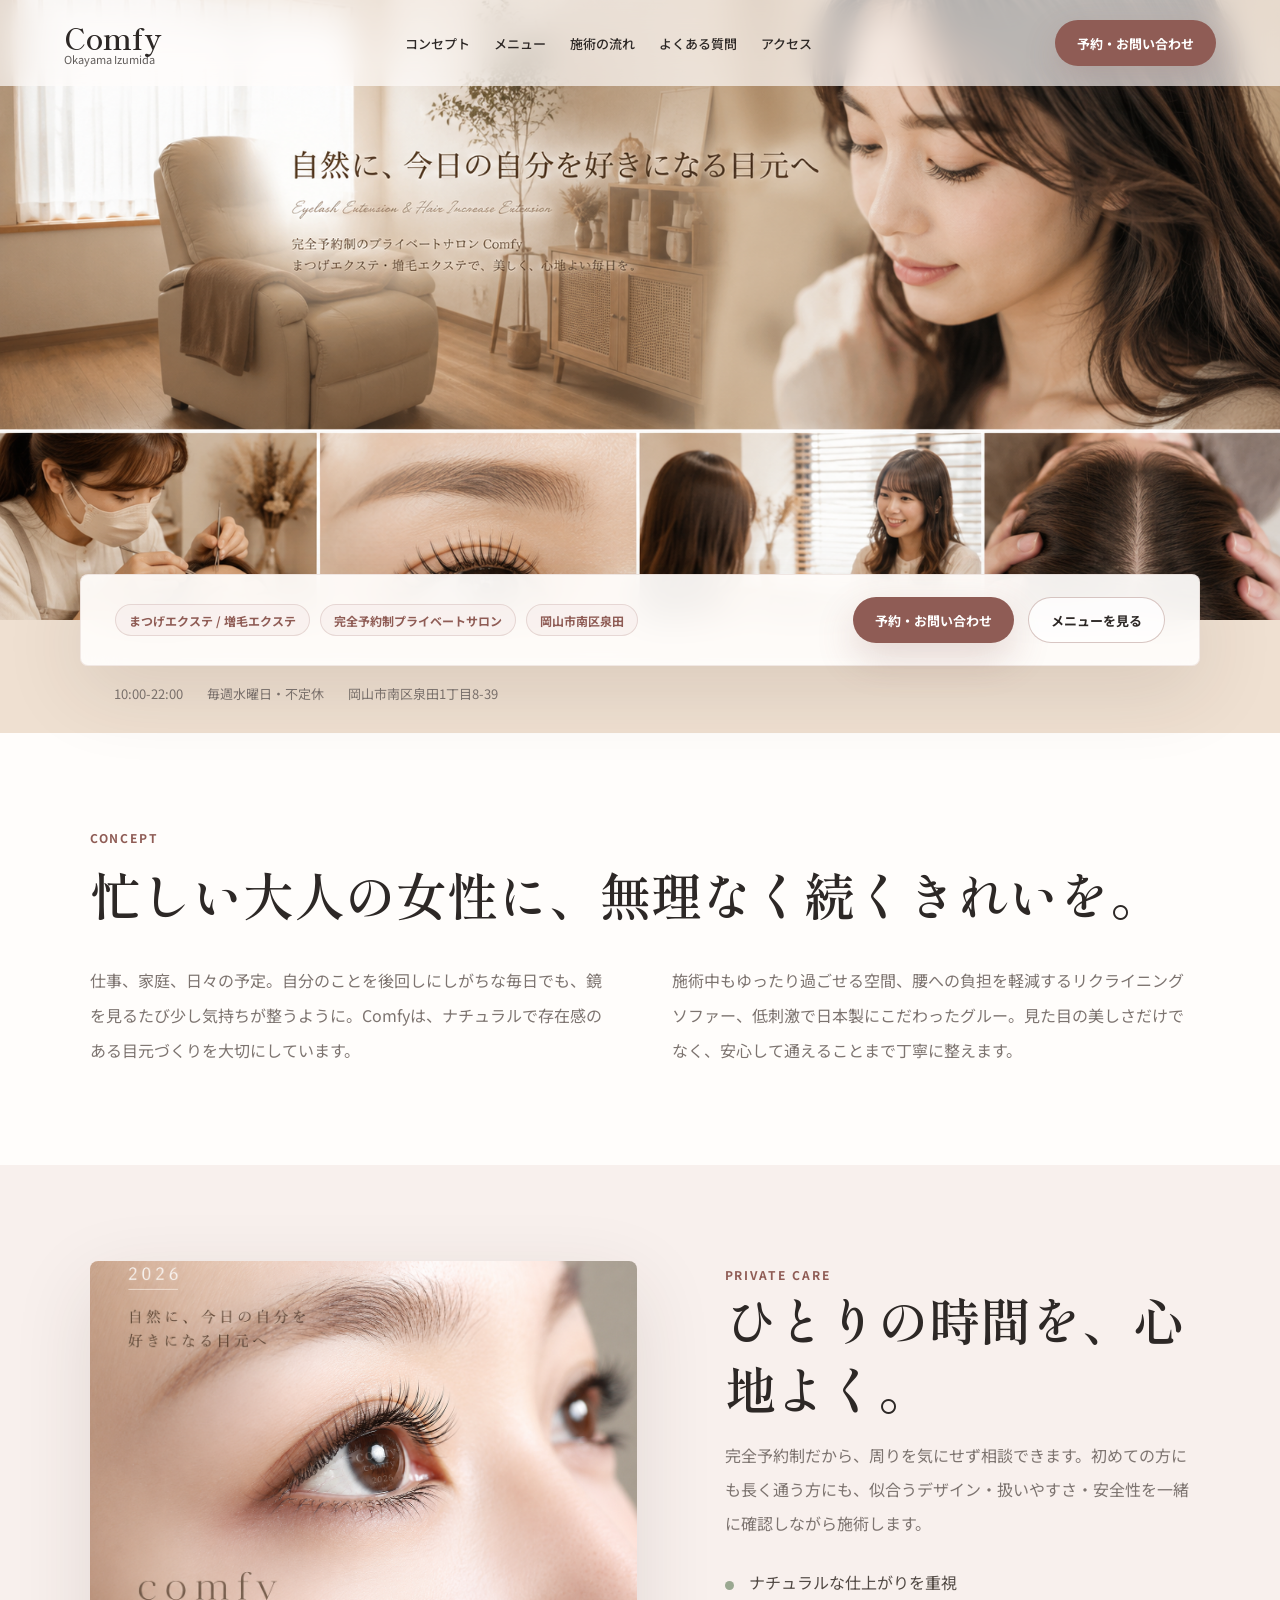
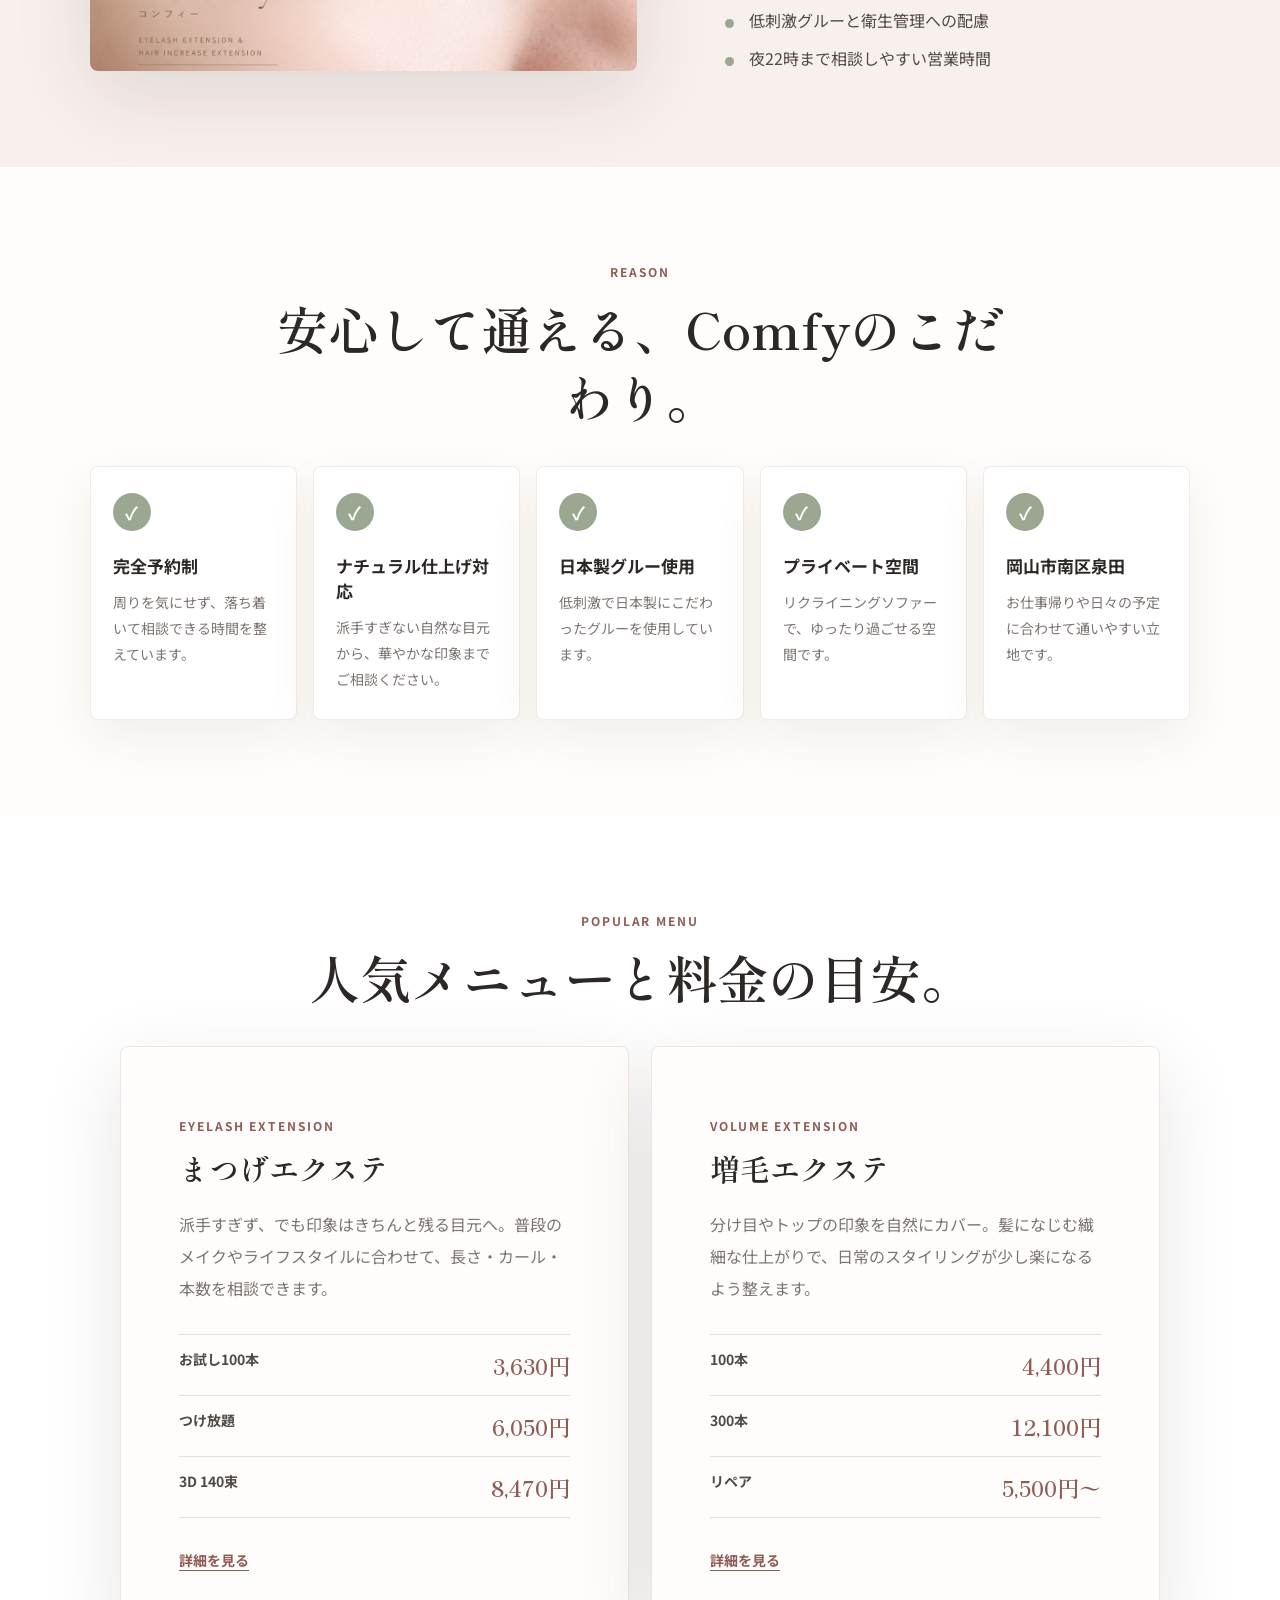
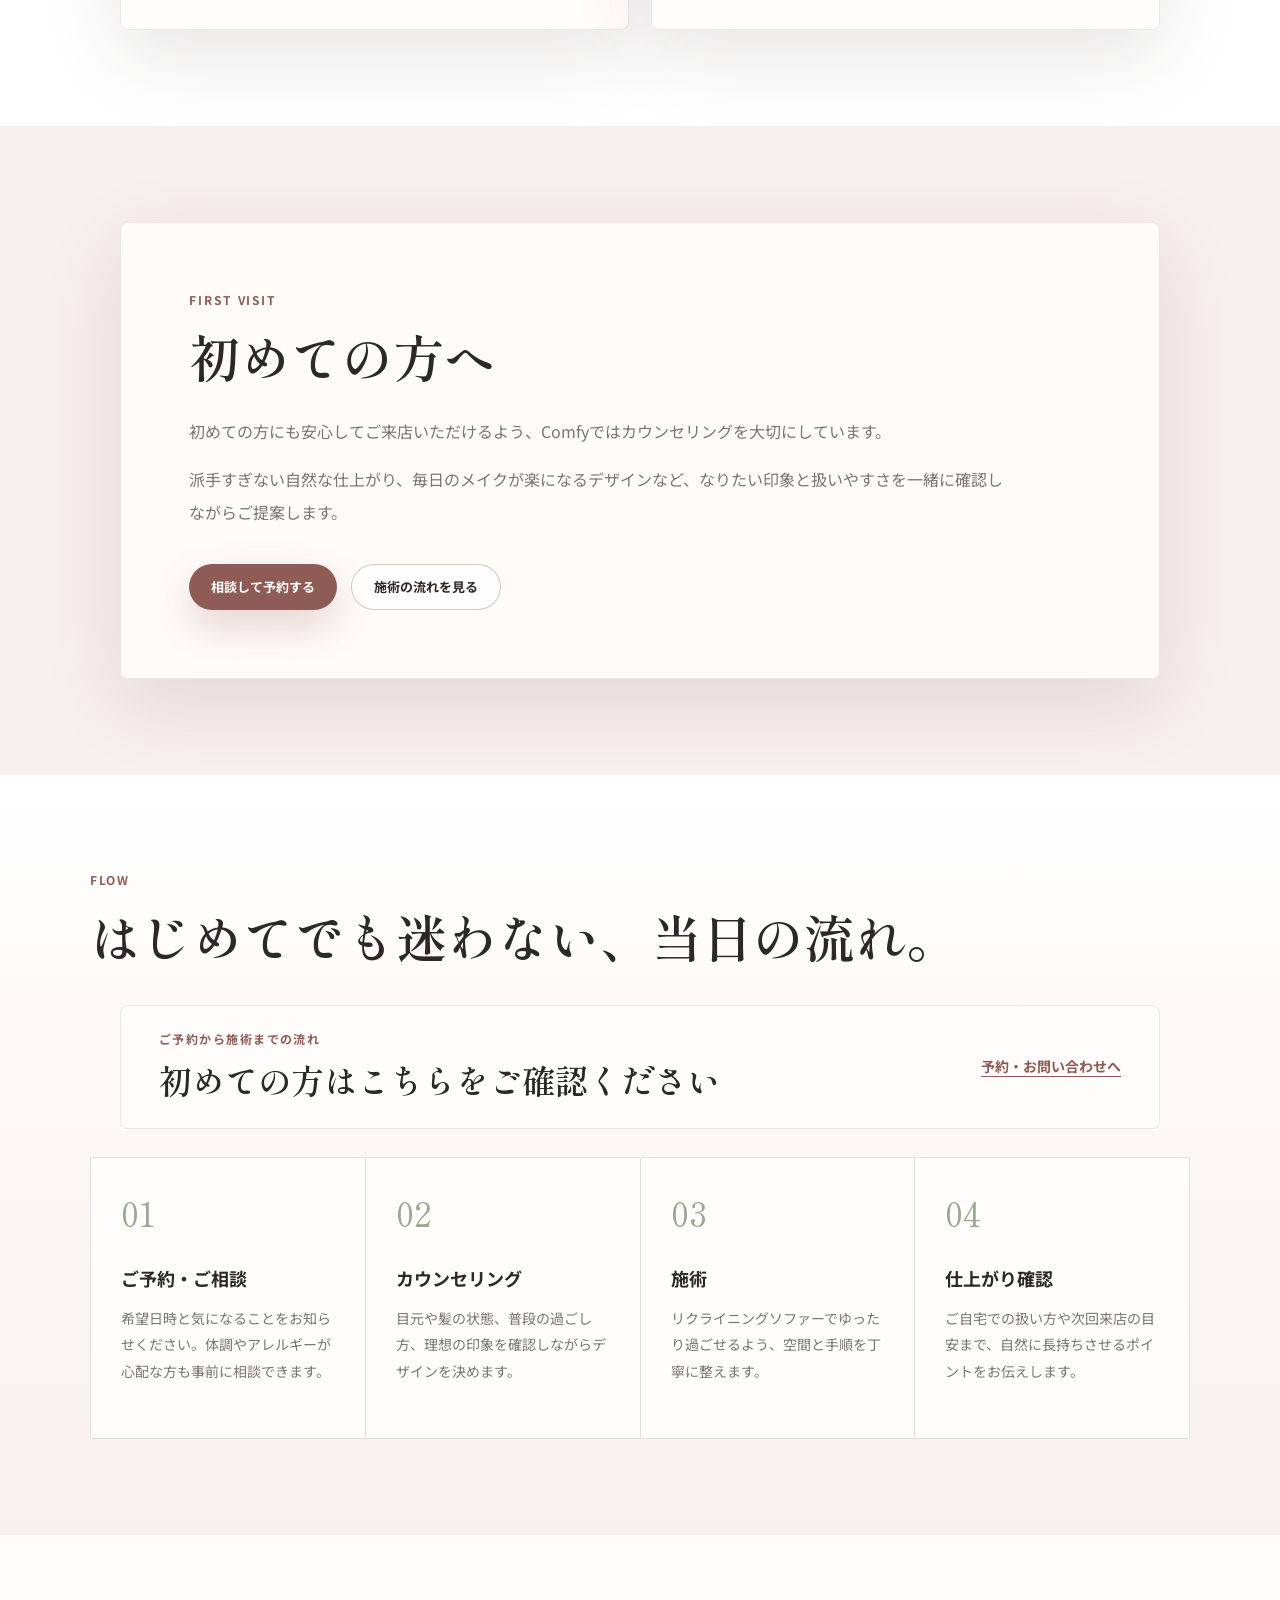
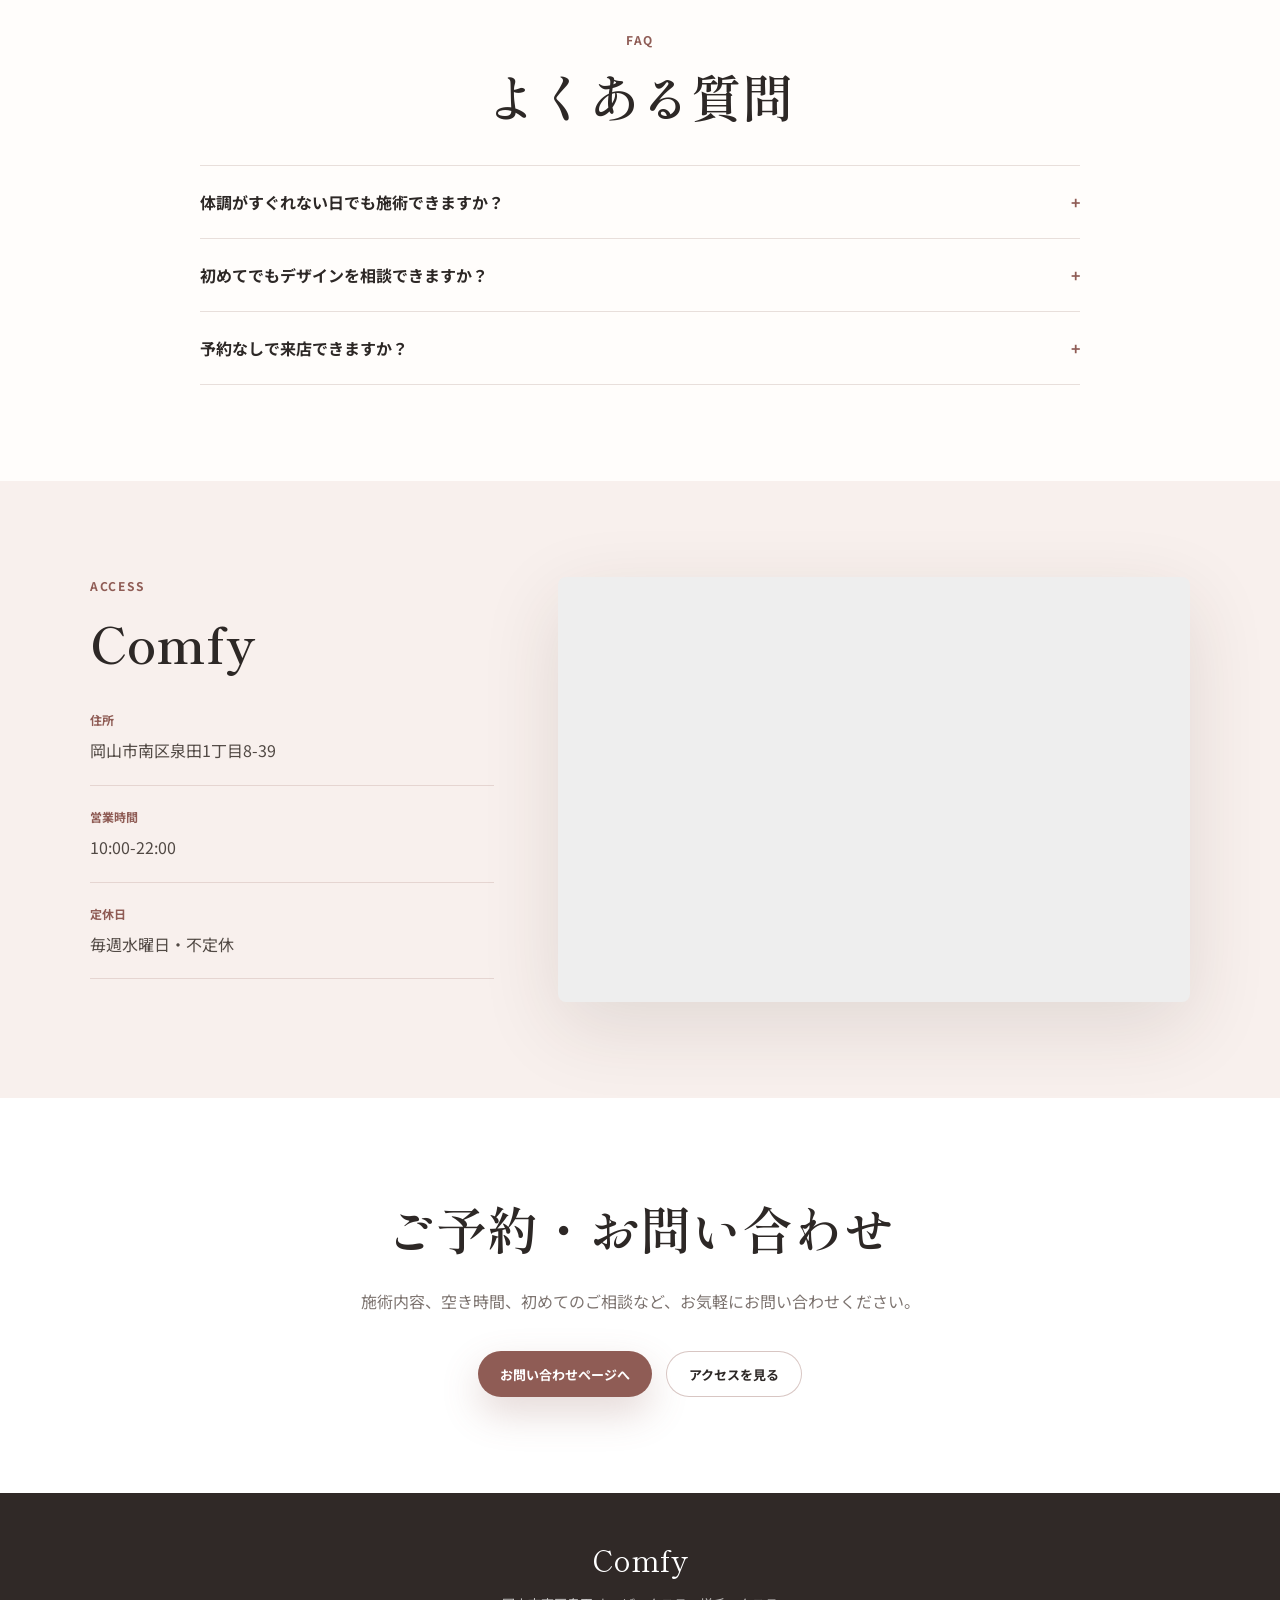
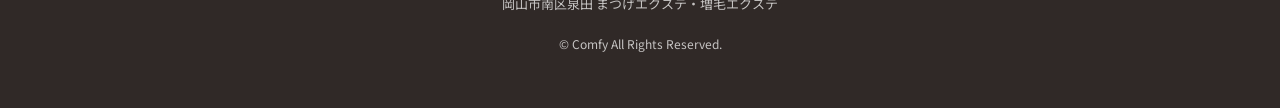
==== commit d7794bc2: "Update top page hero design" ====
--- a/index.html
+++ b/index.html
@@ -84,7 +84,7 @@
 
       <section class="split-section">
         <div class="split-image">
-          <img src="assets/comfy-concept20260510.png" alt="Comfyのサロンイメージ">
+          <img src="assets/images/comfy-concept20260510.png" alt="Comfyのサロンイメージ">
         </div>
         <div class="split-copy">
           <span>Private care</span>
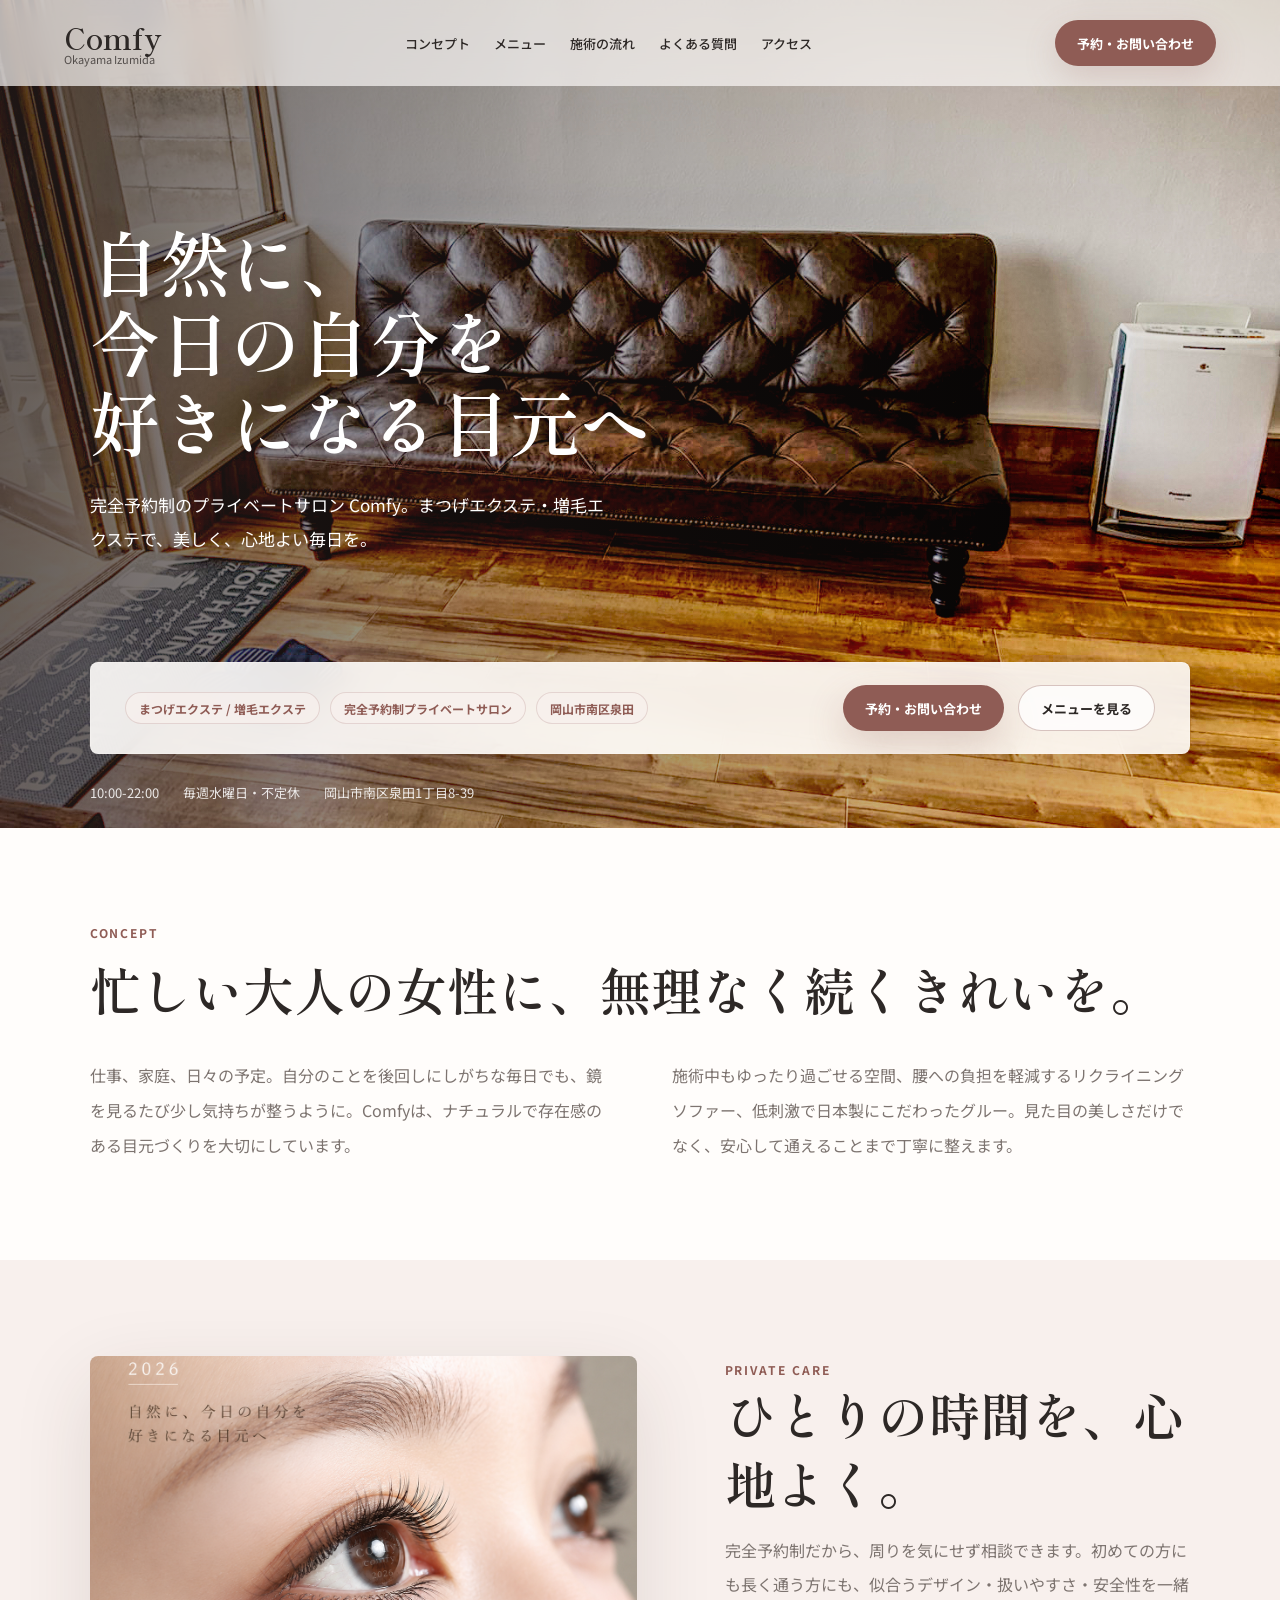
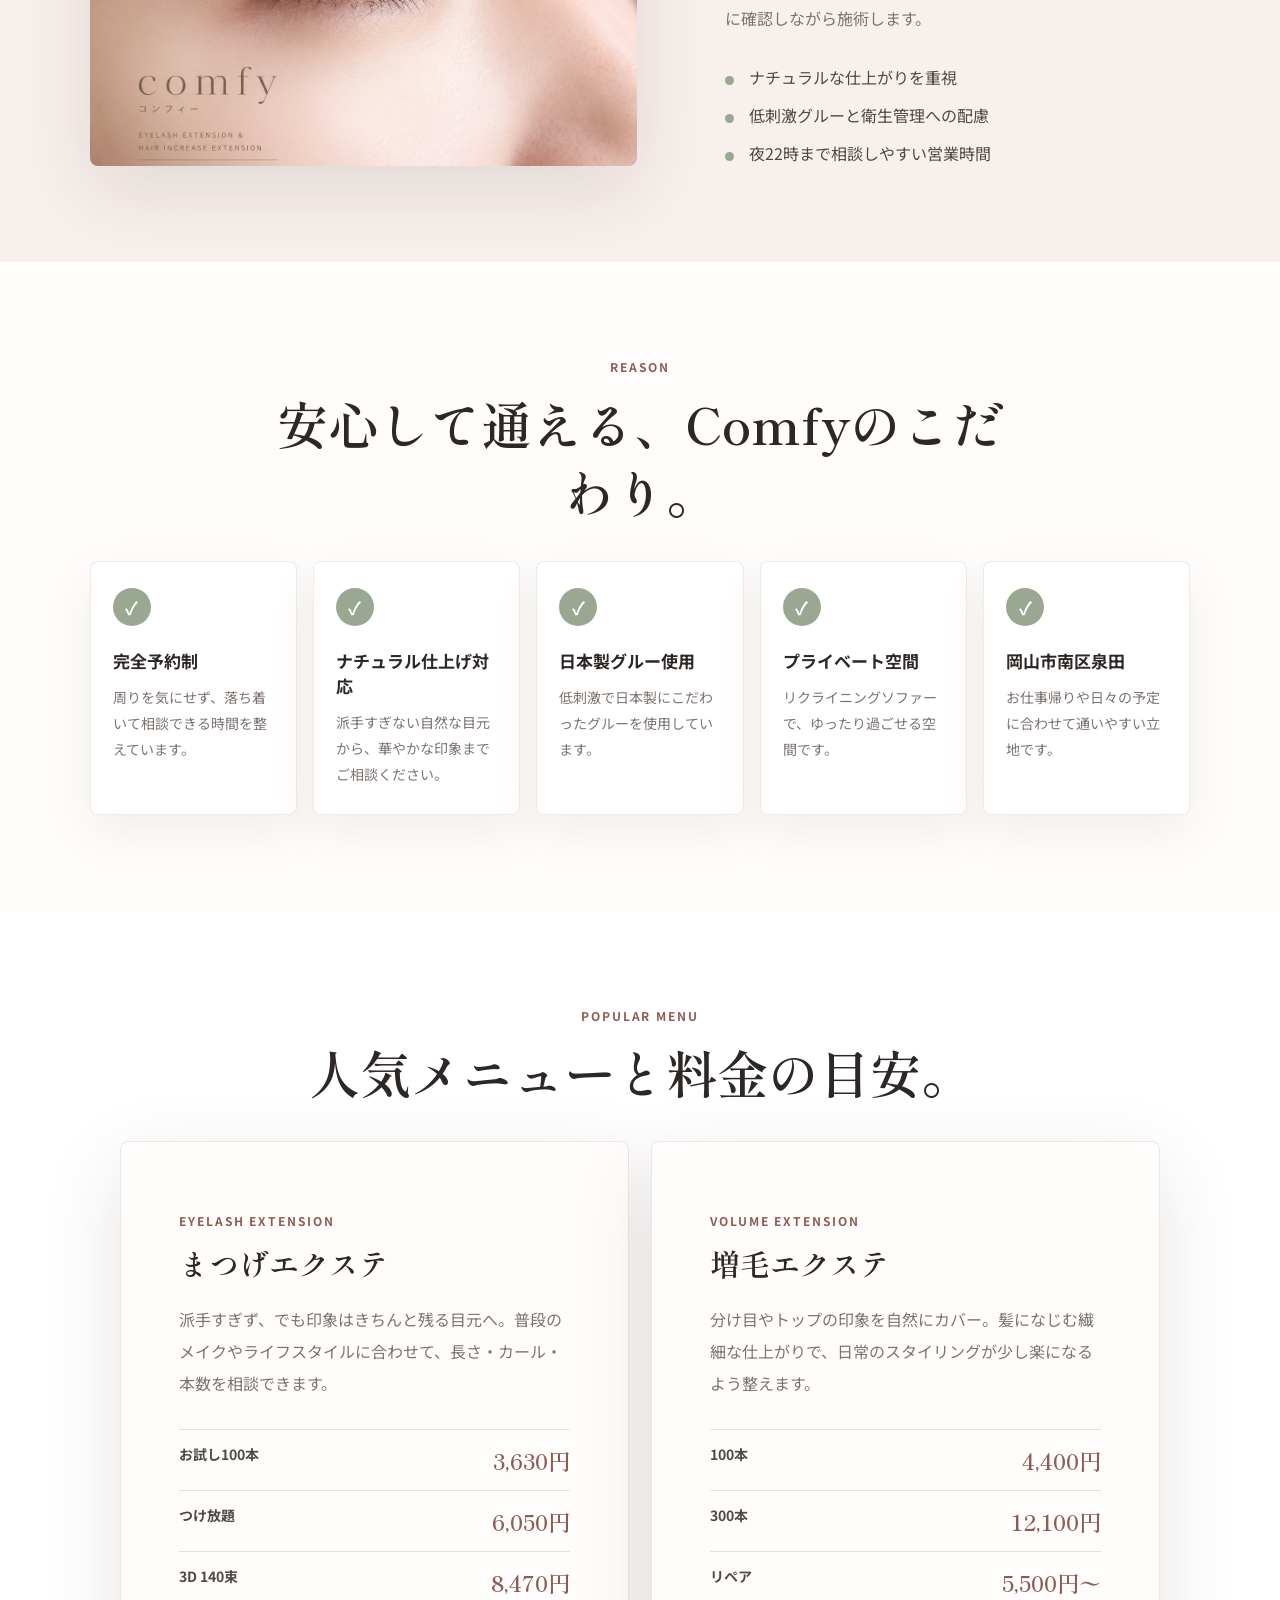
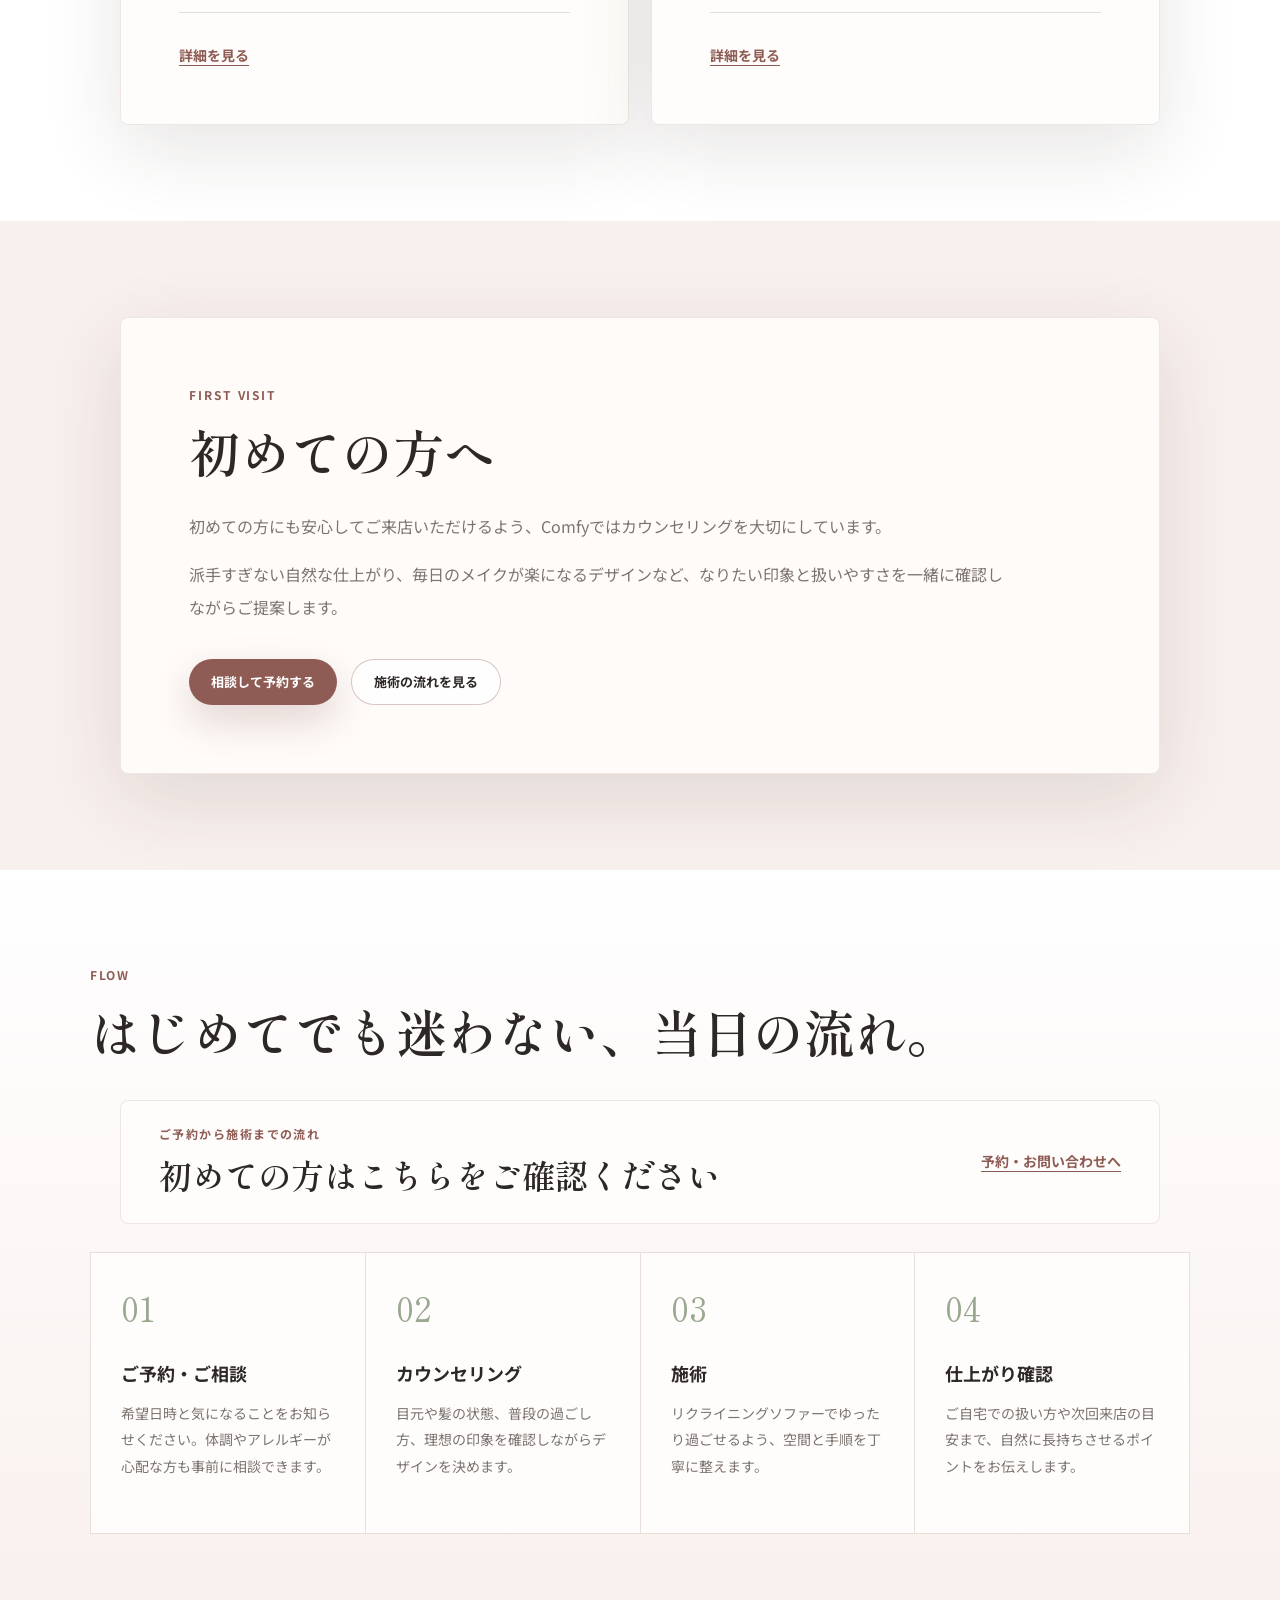
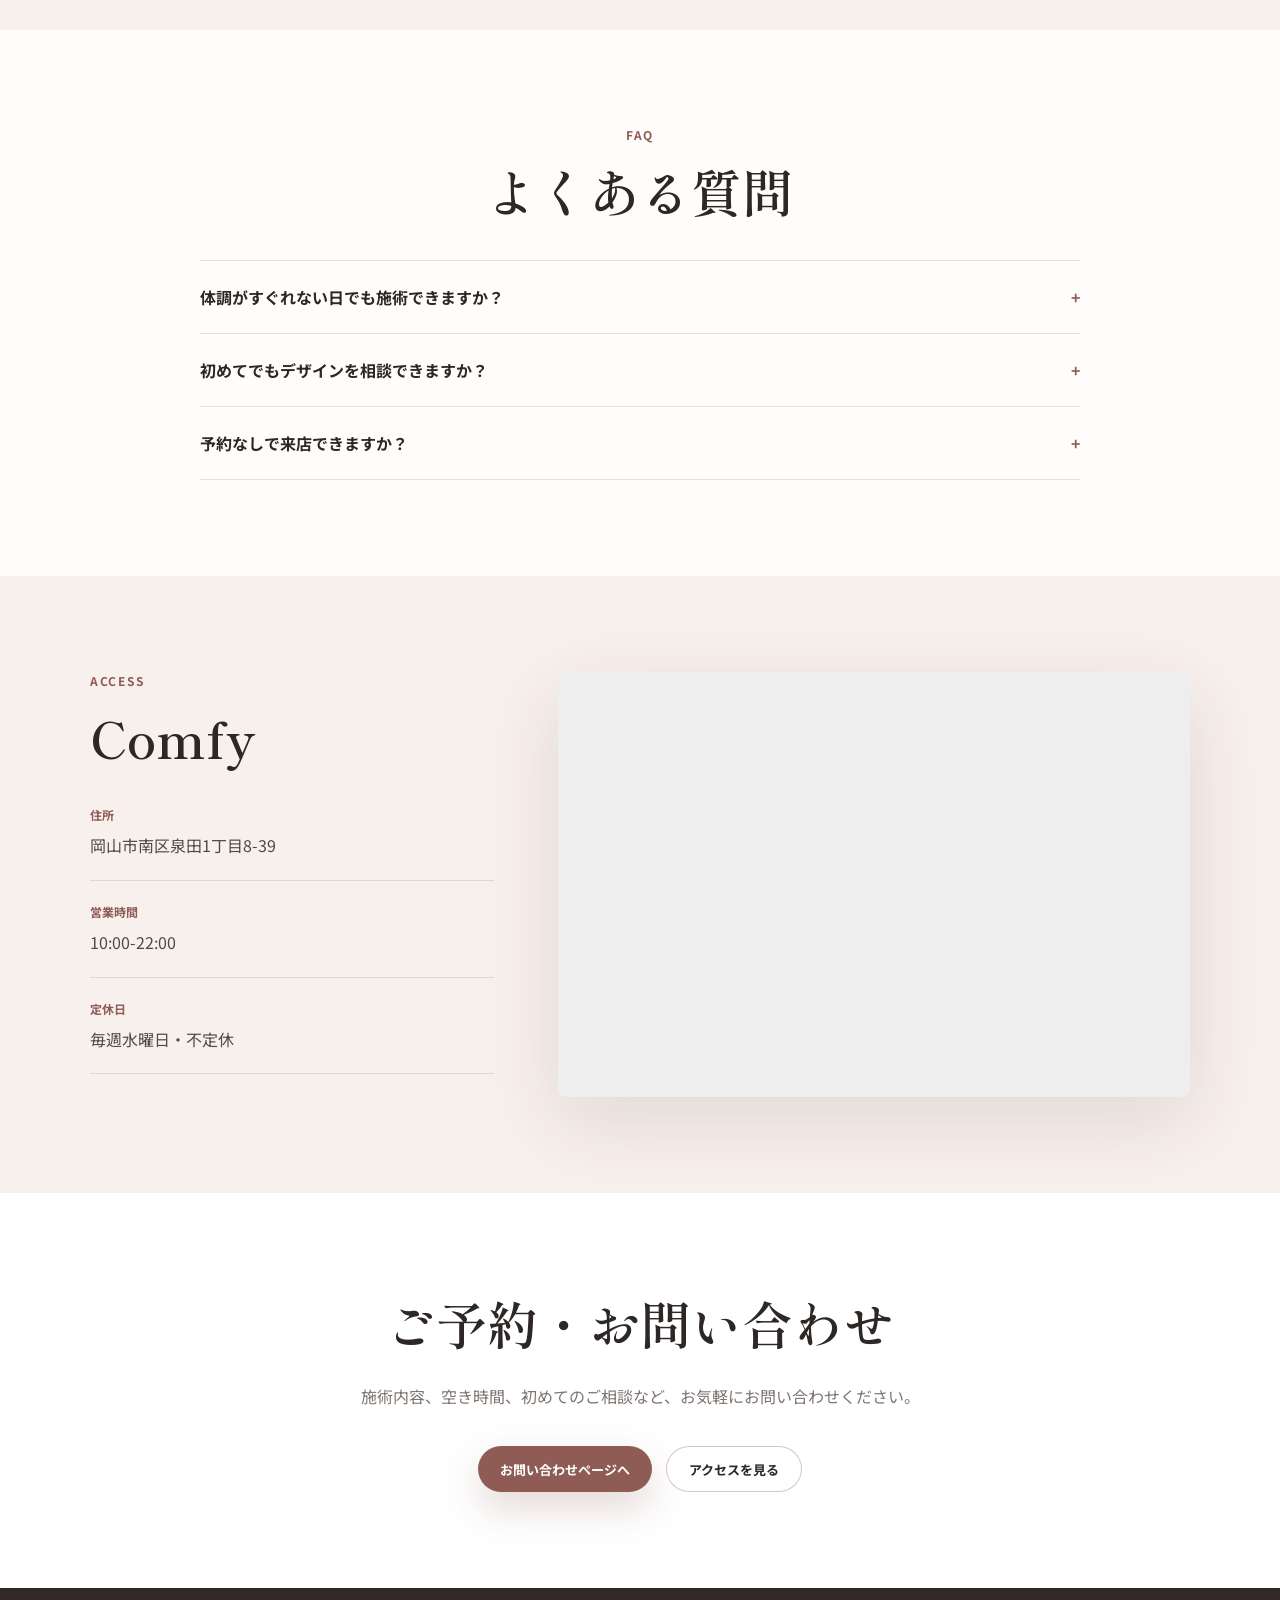
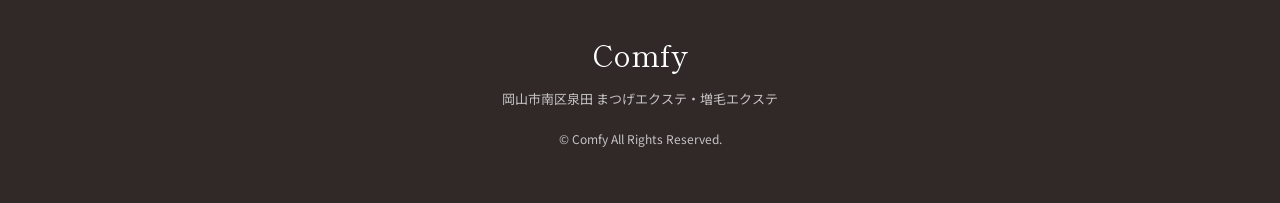
==== commit f47e48f5: "Restore salon interior hero" ====
--- a/index.html
+++ b/index.html
@@ -11,12 +11,12 @@
     <meta property="og:title" content="岡山市南区のまつげエクステ・増毛エクステなら Comfy">
     <meta property="og:description" content="岡山市南区泉田の完全予約制プライベートサロン。まつげエクステ・増毛エクステで自然な美しさを整えます。">
     <meta property="og:url" content="https://comfy.girly.jp/">
-    <meta property="og:image" content="https://comfy.girly.jp/assets/images/tophero.png">
+    <meta property="og:image" content="https://comfy.girly.jp/assets/comfy-hero.jpg">
     <meta property="og:locale" content="ja_JP">
     <meta name="twitter:card" content="summary_large_image">
     <meta name="twitter:title" content="岡山市南区のまつげエクステ・増毛エクステなら Comfy">
     <meta name="twitter:description" content="岡山市南区泉田の完全予約制プライベートサロン。まつげエクステ・増毛エクステで自然な美しさを整えます。">
-    <meta name="twitter:image" content="https://comfy.girly.jp/assets/images/tophero.png">
+    <meta name="twitter:image" content="https://comfy.girly.jp/assets/comfy-hero.jpg">
     <meta name="theme-color" content="#b9847a">
     <link rel="preconnect" href="https://fonts.googleapis.com">
     <link rel="preconnect" href="https://fonts.gstatic.com" crossorigin>
@@ -47,11 +47,41 @@
     <main id="top">
       <section class="hero">
         <div class="hero-media" aria-hidden="true">
-          <img src="assets/images/tophero.png" alt="">
+          <img src="assets/comfy-hero.jpg" alt="">
         </div>
         <div class="hero-content" aria-label="Comfy サロン概要">
-          <h1>自然に、今日の自分を好きになる目元へ</h1>
+          <h1>自然に、今日の自分を<br>好きになる目元へ</h1>
           <p class="hero-copy">完全予約制のプライベートサロン Comfy。まつげエクステ・増毛エクステで、美しく、心地よい毎日を。</p>
+        </div>
+        <div class="mobile-hero-content" aria-label="Comfy スマホ用サロン概要">
+          <p class="mobile-hero-title">自然に、<br>今日の自分を<br>好きになる目元へ</p>
+          <p class="mobile-hero-script">Eyelash Extension &amp;<br>Hair Increase Extension</p>
+          <p class="mobile-hero-copy">完全予約制のプライベートサロン Comfy。<br>まつげエクステ・増毛エクステで、<br>美しく、心地よい毎日を。</p>
+          <div class="mobile-hero-points" aria-label="サービスの特徴">
+            <article>
+              <span><img src="assets/images/comfy-icon-eyelash.png" alt=""></span>
+              <h2>まつげエクステ</h2>
+              <p>ナチュラルから華やかまで<br>理想の目元に</p>
+            </article>
+            <article>
+              <span><img src="assets/images/comfy-icon-volume.png" alt=""></span>
+              <h2>増毛エクステ</h2>
+              <p>自然にボリュームアップ<br>気になる部分をカバー</p>
+            </article>
+            <article>
+              <span><img src="assets/images/comfy-icon-private.png" alt=""></span>
+              <h2>完全予約制</h2>
+              <p>落ち着いたプライベート空間で<br>ゆったり施術</p>
+            </article>
+          </div>
+          <div class="mobile-hero-actions">
+            <a class="mobile-hero-button mobile-hero-button-primary" href="contact.html">予約・お問い合わせ<span aria-hidden="true">›</span></a>
+            <a class="mobile-hero-button mobile-hero-button-secondary" href="#menu">メニューを見る<span aria-hidden="true">›</span></a>
+          </div>
+          <div class="mobile-hero-meta" aria-label="店舗情報">
+            <span>岡山市南区泉田</span>
+            <span>10:00-22:00（不定休）</span>
+          </div>
         </div>
         <div class="hero-action-panel">
           <div class="hero-tags" aria-label="サロン概要">
--- a/styles.css
+++ b/styles.css
@@ -141,33 +141,39 @@
 
 .hero {
   position: relative;
-  padding: 0;
-  overflow: visible;
-  color: var(--ink);
-  background: #efe0d1;
+  min-height: 92vh;
+  display: grid;
+  align-items: center;
+  padding: 128px clamp(20px, 7vw, 92px) 96px;
+  overflow: hidden;
+  color: #fff;
+}
+
+.hero::after {
+  content: "";
+  position: absolute;
+  inset: 0;
+  background: linear-gradient(90deg, rgba(42, 31, 29, 0.72), rgba(42, 31, 29, 0.34) 47%, rgba(42, 31, 29, 0.08));
 }
 
 .hero-media {
+  position: absolute;
+  inset: 0;
   overflow: hidden;
-  background: #dfc4ab;
 }
 
 .hero-media img {
   width: 100%;
-  height: min(74vw, 620px);
-  min-height: 520px;
+  height: 100%;
   object-fit: cover;
-  object-position: center top;
+  object-position: center center;
 }
 
 .hero-content {
-  position: absolute;
-  width: 1px;
-  height: 1px;
-  overflow: hidden;
-  clip: rect(0 0 0 0);
-  clip-path: inset(50%);
-  white-space: nowrap;
+  position: relative;
+  z-index: 1;
+  width: min(680px, 100%);
+  transform: translateY(-42px);
 }
 
 .hero-location {
@@ -177,19 +183,20 @@
 }
 
 .hero-action-panel {
-  position: relative;
+  position: absolute;
   z-index: 2;
-  max-width: 1120px;
-  margin: -46px auto 0;
+  left: clamp(20px, 7vw, 92px);
+  right: clamp(20px, 7vw, 92px);
+  bottom: 74px;
   display: flex;
   align-items: center;
   justify-content: space-between;
   gap: 22px;
-  border: 1px solid rgba(143, 92, 85, 0.12);
+  border: 1px solid rgba(255, 255, 255, 0.18);
   border-radius: 8px;
   padding: 22px clamp(20px, 4vw, 34px);
-  background: rgba(255, 253, 251, 0.94);
-  box-shadow: var(--shadow);
+  background: rgba(255, 253, 251, 0.9);
+  box-shadow: 0 24px 80px rgba(55, 38, 33, 0.18);
   backdrop-filter: blur(18px);
 }
 
@@ -229,6 +236,10 @@
   line-height: 2;
 }
 
+.mobile-hero-content {
+  display: none;
+}
+
 .hero-actions {
   flex: 0 0 auto;
   display: flex;
@@ -238,13 +249,15 @@
 }
 
 .hero-note {
-  max-width: 1120px;
-  margin: 18px auto 0;
-  padding: 0 clamp(20px, 4vw, 34px) 30px;
+  position: absolute;
+  z-index: 2;
+  left: clamp(20px, 7vw, 92px);
+  right: clamp(20px, 7vw, 92px);
+  bottom: 26px;
   display: flex;
   flex-wrap: wrap;
   gap: 14px 24px;
-  color: var(--muted);
+  color: rgba(255, 255, 255, 0.86);
   font-size: 13px;
 }
 
@@ -1217,32 +1230,63 @@
     padding-bottom: 92px;
   }
 
+  .has-mobile-cta .site-header {
+    display: grid;
+  }
+
   .site-header {
     padding: 14px 18px;
   }
 
-  .brand-mark {
-    font-size: 26px;
-  }
-
   .hero {
-    min-height: 0;
-    padding: 0;
+    min-height: 760px;
+    padding: 104px 20px 100px;
+    overflow: hidden;
+    color: #fff;
+  }
+
+  .hero::after {
+    background: linear-gradient(180deg, rgba(42, 31, 29, 0.58), rgba(42, 31, 29, 0.32) 52%, rgba(42, 31, 29, 0.82));
+  }
+
+  .hero-media {
+    display: block;
   }
 
   .hero-media img {
-    min-height: 360px;
-    height: 62vh;
-    object-position: center top;
+    object-position: center center;
+  }
+
+  .mobile-hero-content {
+    display: none;
+  }
+
+  .hero-content {
+    align-self: end;
+    transform: none;
+  }
+
+  .hero-copy {
+    font-size: 15px;
   }
 
   .hero-action-panel {
-    margin: 0;
-    border-right: 0;
-    border-left: 0;
-    border-radius: 0;
+    position: relative;
+    left: auto;
+    right: auto;
+    bottom: auto;
+    width: 100%;
+    max-width: 100%;
+    margin-top: 28px;
+    border-color: rgba(255, 255, 255, 0.2);
+    border-radius: 8px;
     display: grid;
     padding: 18px 20px 20px;
+    background: rgba(255, 253, 251, 0.9);
+  }
+
+  .hero-tags {
+    display: grid;
   }
 
   .hero-actions,
@@ -1263,8 +1307,8 @@
 
   .hero-note {
     display: grid;
-    margin-top: 0;
-    padding: 18px 20px 24px;
+    bottom: 20px;
+    color: rgba(255, 255, 255, 0.86);
   }
 
   section {
